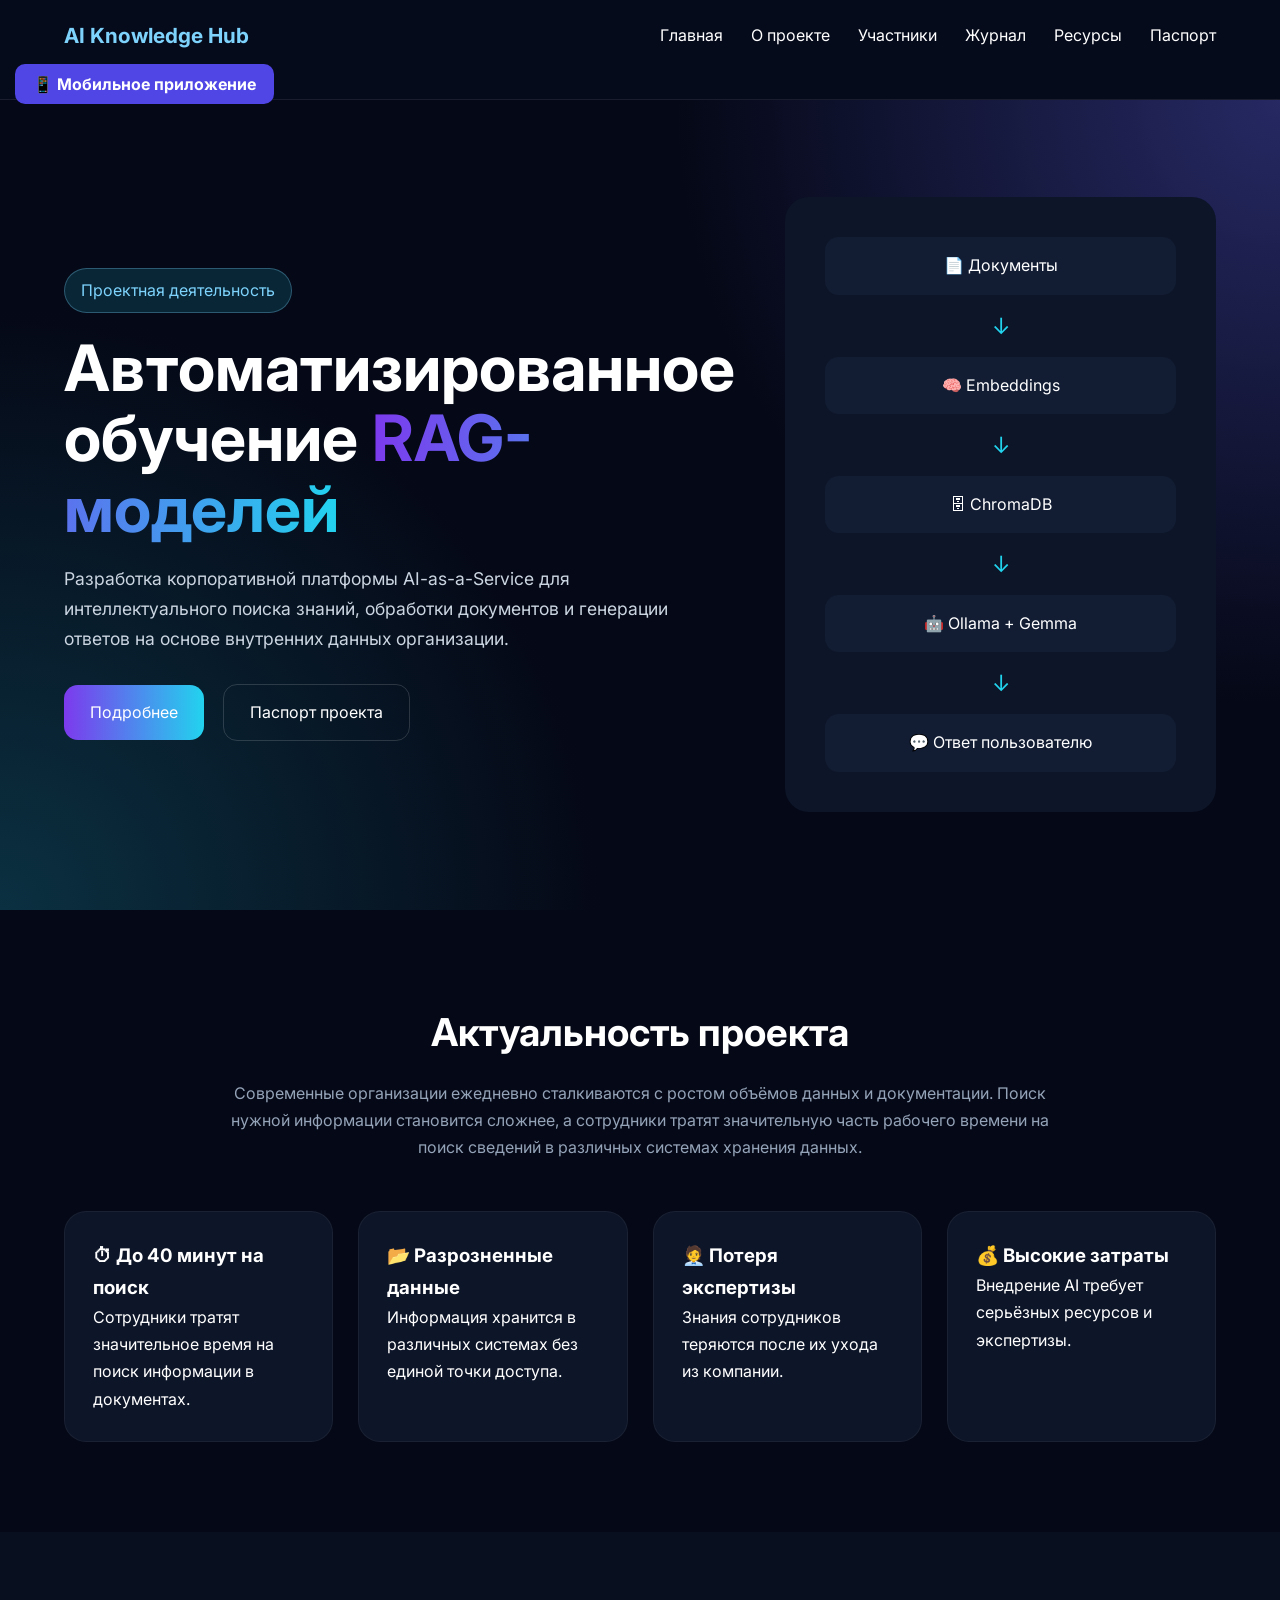
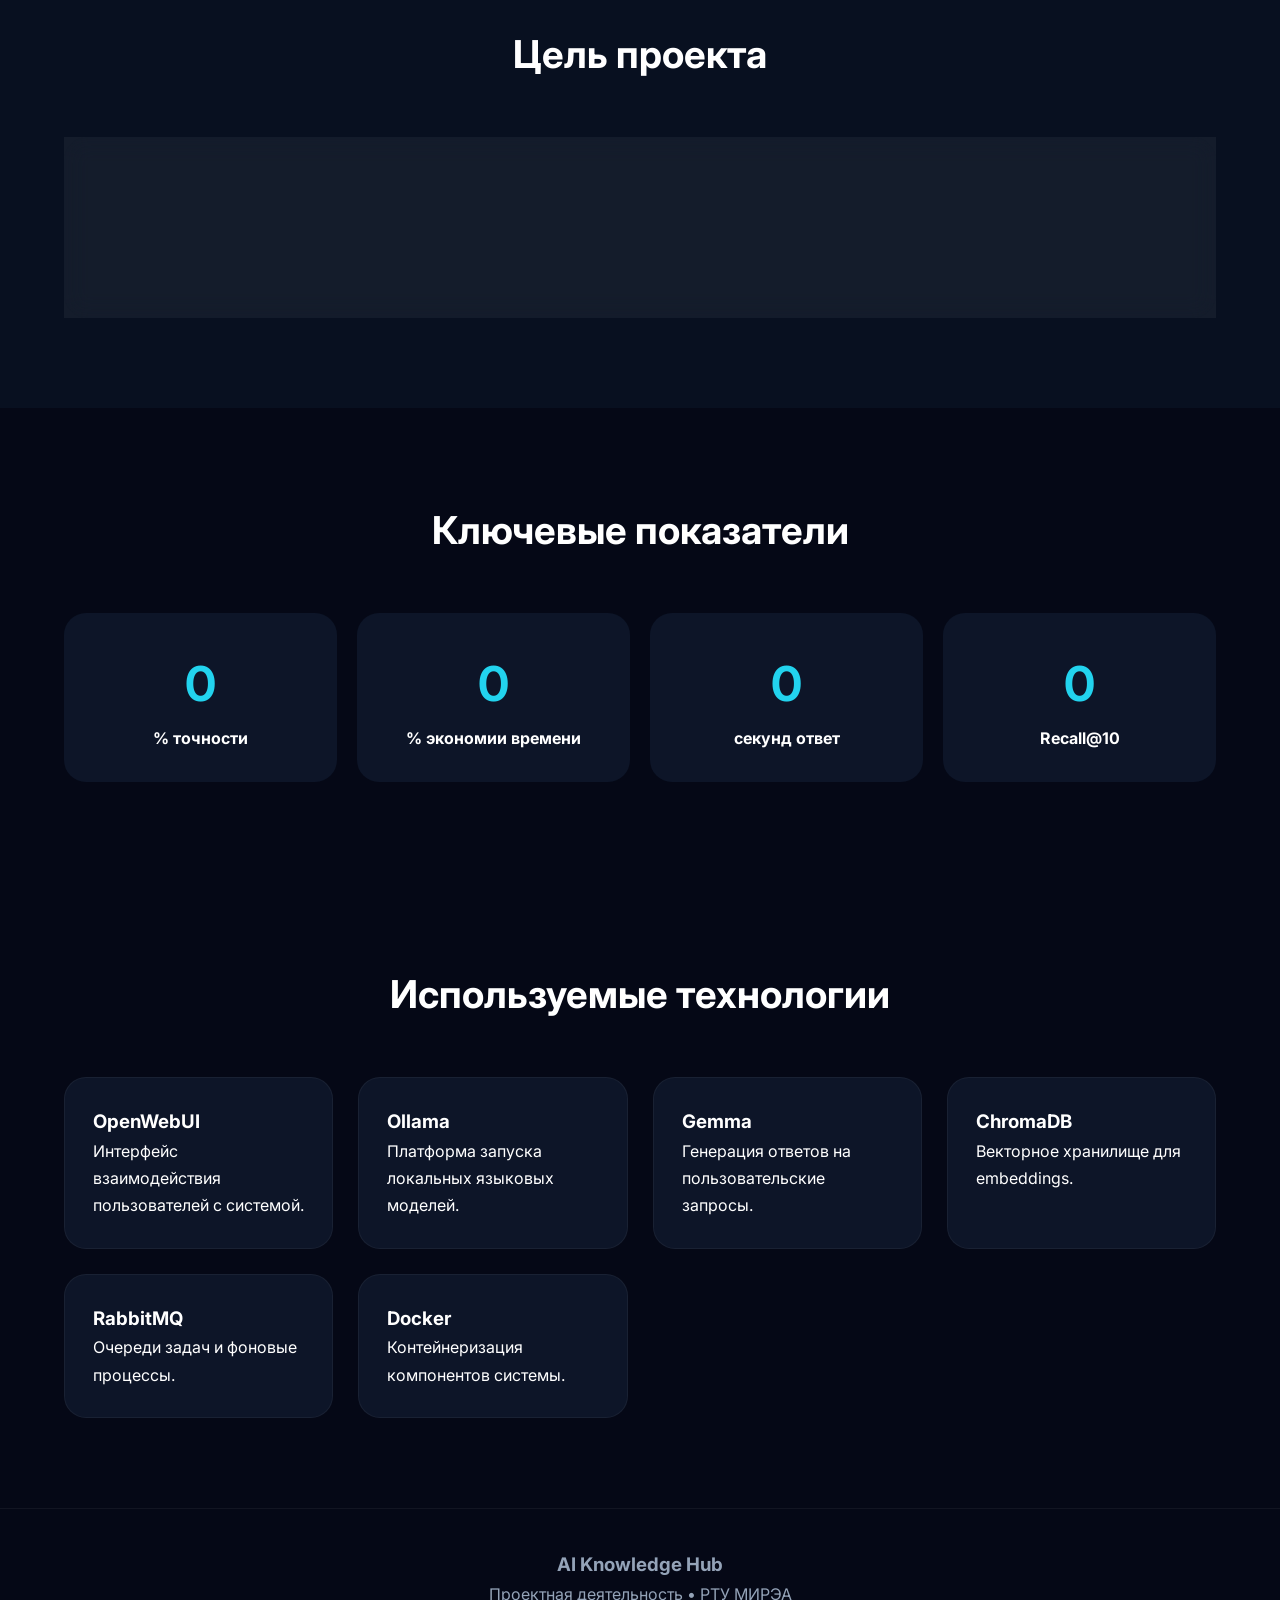
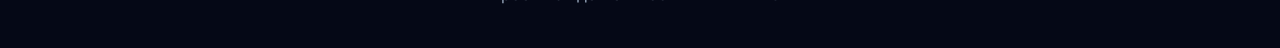
==== site/index.html @ 3bb665af "нафиналила" ====
<!DOCTYPE html>
<html lang="ru">
<head>
    <meta charset="UTF-8">
    <meta name="viewport" content="width=device-width, initial-scale=1.0">
    <title>AI Knowledge Hub | Главная</title>

    <link rel="stylesheet" href="css/style.css">

    <link href="https://fonts.googleapis.com/css2?family=Inter:wght@300;400;500;600;700;800&display=swap" rel="stylesheet">
</head>
<body>

<div id="progress-bar"></div>

<nav class="navbar">
    <div class="container nav-container">

        <div class="logo">
            AI Knowledge Hub
        </div>

        <ul class="nav-links">
            <li><a href="index.html">Главная</a></li>
            <li><a href="about.html">О проекте</a></li>
            <li><a href="team.html">Участники</a></li>
            <li><a href="journal.html">Журнал</a></li>
            <li><a href="resources.html">Ресурсы</a></li>
            <li><a href="passport.html">Паспорт</a></li>
        </ul>

    </div>
<a href='mobile.html' style='padding:10px 18px;background:#4f46e5;color:white;border-radius:10px;text-decoration:none;font-weight:bold;margin-left:15px;'>📱 Мобильное приложение</a></nav>

<section class="hero">

    <div class="container hero-grid">

        <div class="hero-content">

            <span class="badge">
                Проектная деятельность
            </span>

            <h1>
                Автоматизированное обучение
                <span class="gradient-text">
                    RAG-моделей
                </span>
            </h1>

            <p>
                Разработка корпоративной платформы
                AI-as-a-Service для интеллектуального поиска знаний,
                обработки документов и генерации ответов на основе
                внутренних данных организации.
            </p>

            <div class="hero-buttons">

                <a href="about.html" class="btn-primary">
                    Подробнее
                </a>

                <a href="passport.html" class="btn-secondary">
                    Паспорт проекта
                </a>

            </div>

        </div>

        <div class="architecture-card">

            <div class="arch-node">
                📄 Документы
            </div>

            <div class="arch-arrow">↓</div>

            <div class="arch-node">
                🧠 Embeddings
            </div>

            <div class="arch-arrow">↓</div>

            <div class="arch-node">
                🗄 ChromaDB
            </div>

            <div class="arch-arrow">↓</div>

            <div class="arch-node">
                🤖 Ollama + Gemma
            </div>

            <div class="arch-arrow">↓</div>

            <div class="arch-node">
                💬 Ответ пользователю
            </div>

        </div>

    </div>

</section>

<section class="section">

    <div class="container">

        <div class="section-header">

            <h2>
                Актуальность проекта
            </h2>

            <p>
                Современные организации ежедневно сталкиваются с ростом
                объёмов данных и документации. Поиск нужной информации
                становится сложнее, а сотрудники тратят значительную
                часть рабочего времени на поиск сведений в различных
                системах хранения данных.
            </p>

        </div>

        <div class="cards-grid">

            <div class="info-card">
                <h3>⏱ До 40 минут на поиск</h3>

                <p>
                    Сотрудники тратят значительное время
                    на поиск информации в документах.
                </p>
            </div>

            <div class="info-card">
                <h3>📂 Разрозненные данные</h3>

                <p>
                    Информация хранится в различных
                    системах без единой точки доступа.
                </p>
            </div>

            <div class="info-card">
                <h3>🧑‍💼 Потеря экспертизы</h3>

                <p>
                    Знания сотрудников теряются
                    после их ухода из компании.
                </p>
            </div>

            <div class="info-card">
                <h3>💰 Высокие затраты</h3>

                <p>
                    Внедрение AI требует
                    серьёзных ресурсов и экспертизы.
                </p>
            </div>

        </div>

    </div>

</section>

<section class="section dark-section">

    <div class="container">

        <div class="section-header">

            <h2>
                Цель проекта
            </h2>

        </div>

        <div class="glass-card">

            <p>
                Разработка сервиса автоматизированного обучения
                RAG-моделей (Retrieval-Augmented Generation)
                для корпоративного использования в формате
                AI-as-a-Service.
            </p>

            <p>
                Платформа обеспечивает интеллектуальный поиск,
                обработку корпоративных документов и генерацию
                релевантных ответов на основе локальной базы знаний.
            </p>

        </div>

    </div>

</section>

<section class="section">

    <div class="container">

        <div class="section-header">
            <h2>Ключевые показатели</h2>
        </div>

        <div class="kpi-grid">

            <div class="kpi-card">
                <span class="counter" data-target="90">
                    0
                </span>
                <h4>% точности</h4>
            </div>

            <div class="kpi-card">
                <span class="counter" data-target="60">
                    0
                </span>
                <h4>% экономии времени</h4>
            </div>

            <div class="kpi-card">
                <span class="counter" data-target="6">
                    0
                </span>
                <h4>секунд ответ</h4>
            </div>

            <div class="kpi-card">
                <span class="counter" data-target="85">
                    0
                </span>
                <h4>Recall@10</h4>
            </div>

        </div>

    </div>

</section>

<section class="section">

    <div class="container">

        <div class="section-header">
            <h2>Используемые технологии</h2>
        </div>

        <div class="cards-grid">

            <div class="tech-card">
                <h3>OpenWebUI</h3>
                <p>
                    Интерфейс взаимодействия
                    пользователей с системой.
                </p>
            </div>

            <div class="tech-card">
                <h3>Ollama</h3>
                <p>
                    Платформа запуска локальных
                    языковых моделей.
                </p>
            </div>

            <div class="tech-card">
                <h3>Gemma</h3>
                <p>
                    Генерация ответов
                    на пользовательские запросы.
                </p>
            </div>

            <div class="tech-card">
                <h3>ChromaDB</h3>
                <p>
                    Векторное хранилище
                    для embeddings.
                </p>
            </div>

            <div class="tech-card">
                <h3>RabbitMQ</h3>
                <p>
                    Очереди задач
                    и фоновые процессы.
                </p>
            </div>

            <div class="tech-card">
                <h3>Docker</h3>
                <p>
                    Контейнеризация
                    компонентов системы.
                </p>
            </div>

        </div>

    </div>

</section>

<footer>

    <div class="container footer-content">

        <h3>AI Knowledge Hub</h3>

        <p>
            Проектная деятельность • РТУ МИРЭА
        </p>

    </div>
</footer>
<button id="scrollTopBtn">
    ↑
</button>

<script src="js/app.js"></script>

</body>
</html>
---- site/css/style.css ----
/* =========================
   RESET
========================= */

*{
    margin:0;
    padding:0;
    box-sizing:border-box;
}

html{
    scroll-behavior:smooth;
}

body{
    font-family:'Inter',sans-serif;
    background:#050816;
    color:#ffffff;
    line-height:1.7;
    overflow-x:hidden;
}

/* =========================
   SCROLLBAR
========================= */

::-webkit-scrollbar{
    width:10px;
}

::-webkit-scrollbar-track{
    background:#0b1120;
}

::-webkit-scrollbar-thumb{
    background:#4f46e5;
    border-radius:20px;
}

/* =========================
   CONTAINER
========================= */

.container{
    width:90%;
    max-width:1200px;
    margin:0 auto;
}

/* =========================
   NAVBAR
========================= */

.navbar{
    position:sticky;
    top:0;
    z-index:999;
    backdrop-filter:blur(12px);
    background:rgba(8,12,30,.85);
    border-bottom:1px solid rgba(255,255,255,.08);
}

.nav-container{
    display:flex;
    justify-content:space-between;
    align-items:center;
    padding:18px 0;
}

.logo{
    font-size:1.3rem;
    font-weight:700;
    color:#7dd3fc;
}

.nav-links{
    list-style:none;
    display:flex;
    gap:28px;
}

.nav-links a{
    color:white;
    text-decoration:none;
    transition:.3s;
}

.nav-links a:hover{
    color:#7dd3fc;
}

/* =========================
   HERO
========================= */

.hero{
    min-height:90vh;
    display:flex;
    align-items:center;
    background:
            radial-gradient(circle at top right,
            rgba(99,102,241,.35),
            transparent 40%),
            radial-gradient(circle at bottom left,
            rgba(34,211,238,.20),
            transparent 40%);
}

.hero-grid{
    display:grid;
    grid-template-columns:1fr 1fr;
    gap:50px;
    align-items:center;
}

.hero-content h1{
    font-size:4rem;
    line-height:1.1;
    margin:20px 0;
}

.gradient-text{
    background:
            linear-gradient(
                    90deg,
                    #7c3aed,
                    #22d3ee
            );
    -webkit-background-clip:text;
    -webkit-text-fill-color:transparent;
}

.hero-content p{
    color:#cbd5e1;
    font-size:1.1rem;
    margin-bottom:30px;
}

/* =========================
   BADGE
========================= */

.badge{
    display:inline-block;
    padding:8px 16px;
    border-radius:999px;
    background:rgba(34,211,238,.15);
    color:#7dd3fc;
    border:1px solid rgba(125,211,252,.3);
}

/* =========================
   BUTTONS
========================= */

.btn-primary{
    display:inline-block;
    text-decoration:none;
    color:white;
    padding:14px 26px;
    border-radius:14px;
    background:
            linear-gradient(
                    90deg,
                    #7c3aed,
                    #22d3ee
            );
    transition:.3s;
}

.btn-primary:hover{
    transform:translateY(-3px);
}

.btn-secondary{
    display:inline-block;
    margin-left:15px;
    text-decoration:none;
    color:white;
    padding:14px 26px;
    border-radius:14px;
    border:1px solid rgba(255,255,255,.15);
}

/* =========================
   SECTION
========================= */

.section{
    padding:90px 0;
}

.dark-section{
    background:#081020;
}

.section-header{
    text-align:center;
    margin-bottom:50px;
}

.section-header h2{
    font-size:2.4rem;
    margin-bottom:15px;
}

.section-header p{
    color:#94a3b8;
    max-width:850px;
    margin:auto;
}

/* =========================
   GLASS CARD
========================= */

.glass-card{
    background:
            rgba(255,255,255,.05);
    border:1px solid rgba(255,255,255,.08);
    backdrop-filter:blur(12px);
    border-radius:24px;
    padding:35px;
}

/* =========================
   GRID
========================= */

.cards-grid{
    display:grid;
    grid-template-columns:
    repeat(auto-fit,minmax(260px,1fr));
    gap:25px;
}

.info-card,
.tech-card,
.resource-card{
    background:#0d1528;
    border-radius:22px;
    padding:28px;
    border:1px solid rgba(255,255,255,.05);
    transition:.35s;
}

.info-card:hover,
.tech-card:hover,
.resource-card:hover{
    transform:translateY(-8px);
    border-color:#22d3ee;
}

/* =========================
   KPI
========================= */

.kpi-grid{
    display:grid;
    grid-template-columns:
    repeat(auto-fit,minmax(220px,1fr));
    gap:20px;
}

.kpi-card{
    text-align:center;
    background:#0d1528;
    padding:30px;
    border-radius:22px;
}

.counter{
    display:block;
    font-size:3rem;
    font-weight:700;
    color:#22d3ee;
}

/* =========================
   ARCHITECTURE
========================= */

.architecture-card{
    background:#0d1528;
    border-radius:24px;
    padding:40px;
}

.arch-node{
    background:#121d34;
    padding:15px;
    border-radius:14px;
    text-align:center;
}

.arch-arrow{
    text-align:center;
    padding:12px;
    color:#22d3ee;
    font-size:1.4rem;
}

.architecture-large{
    max-width:500px;
    margin:auto;
}

.architecture-item{
    background:#0d1528;
    text-align:center;
    padding:18px;
    border-radius:16px;
}

.architecture-arrow{
    text-align:center;
    font-size:1.5rem;
    margin:12px 0;
}

/* =========================
   TEAM
========================= */

.team-grid{
    display:grid;
    grid-template-columns:
    repeat(auto-fit,minmax(280px,1fr));
    gap:25px;
}

.team-card{
    background:#0d1528;
    border-radius:24px;
    padding:28px;
    transition:.35s;
}

.team-card:hover{
    transform:translateY(-8px);
}

.team-avatar{
    width:120px;
    height:120px;
    border-radius:50%;
    overflow:hidden;
    margin:auto;
    margin-bottom:20px;
}

.team-avatar img{
    width:100%;
    height:100%;
    object-fit:cover;
}

.team-role{
    display:block;
    color:#22d3ee;
    margin:10px 0;
}

.team-btn{
    width:100%;
    margin-top:15px;
    padding:12px;
    border:none;
    border-radius:12px;
    background:#7c3aed;
    color:white;
    cursor:pointer;
}

.team-details{
    display:none;
    margin-top:15px;
}

/* =========================
   TIMELINE
========================= */

.timeline{
    position:relative;
}

.timeline::before{
    content:"";
    position:absolute;
    left:150px;
    top:0;
    width:3px;
    height:100%;
    background:#22d3ee;
}

.timeline-item{
    display:flex;
    margin-bottom:40px;
}

.timeline-date{
    width:130px;
    color:#22d3ee;
    font-weight:600;
}

.timeline-content{
    flex:1;
    margin-left:50px;
}

.timeline-btn{
    width:100%;
    padding:18px;
    border:none;
    border-radius:14px;
    background:#0d1528;
    color:white;
    cursor:pointer;
    text-align:left;
}

.timeline-details{
    display:none;
    padding:20px;
    background:#10192f;
    border-radius:0 0 14px 14px;
}

/* =========================
   PASSPORT
========================= */

.passport-card{
    background:#0d1528;
    border-radius:24px;
    overflow:hidden;
}

.passport-row{
    display:grid;
    grid-template-columns:250px 1fr;
    border-bottom:
            1px solid rgba(255,255,255,.05);
}

.passport-label{
    background:#10192f;
    padding:20px;
    font-weight:600;
}

.passport-value{
    padding:20px;
}

/* =========================
   PAGE HEADER
========================= */

.page-header{
    padding:100px 0 60px;
    text-align:center;
}

.page-header h1{
    font-size:3rem;
    margin-bottom:15px;
}

.page-header p{
    color:#94a3b8;
}

/* =========================
   FOOTER
========================= */

footer{
    padding:40px 0;
    text-align:center;
    border-top:
            1px solid rgba(255,255,255,.05);
    color:#94a3b8;
}

/* =========================
   PROGRESS BAR
========================= */

#progress-bar{
    position:fixed;
    top:0;
    left:0;
    height:4px;
    width:0;
    background:
            linear-gradient(
                    90deg,
                    #7c3aed,
                    #22d3ee
            );
    z-index:9999;
}

/* =========================
   SCROLL TOP
========================= */

#scrollTopBtn{
    position:fixed;
    right:25px;
    bottom:25px;
    width:55px;
    height:55px;
    border:none;
    border-radius:50%;
    background:#7c3aed;
    color:white;
    cursor:pointer;
    display:none;
    font-size:20px;
}

/* =========================
   RESPONSIVE
========================= */

@media(max-width:900px){

    .hero-grid{
        grid-template-columns:1fr;
    }

    .hero-content h1{
        font-size:2.8rem;
    }

    .nav-links{
        display:none;
    }

    .timeline::before{
        display:none;
    }

    .timeline-item{
        flex-direction:column;
    }

    .timeline-content{
        margin-left:0;
    }

    .passport-row{
        grid-template-columns:1fr;
    }

}

/* =========================
   SCROLL ANIMATIONS
========================= */

.hidden{
    opacity:0;
    transform:translateY(40px);
    transition:all .8s ease;
}

.show{
    opacity:1;
    transform:translateY(0);
}

/* =========================
   ACTIVE MENU
========================= */

.active-link{
    color:#22d3ee !important;
}

/* =========================
   TEAM DETAILS
========================= */

.team-details ul{
    padding-left:20px;
}

.team-details li{
    margin-bottom:8px;
}

/* =========================
   RESOURCE LINKS
========================= */

.resource-link{
    display:inline-block;
    margin-top:15px;
    color:#22d3ee;
    text-decoration:none;
    font-weight:600;
}
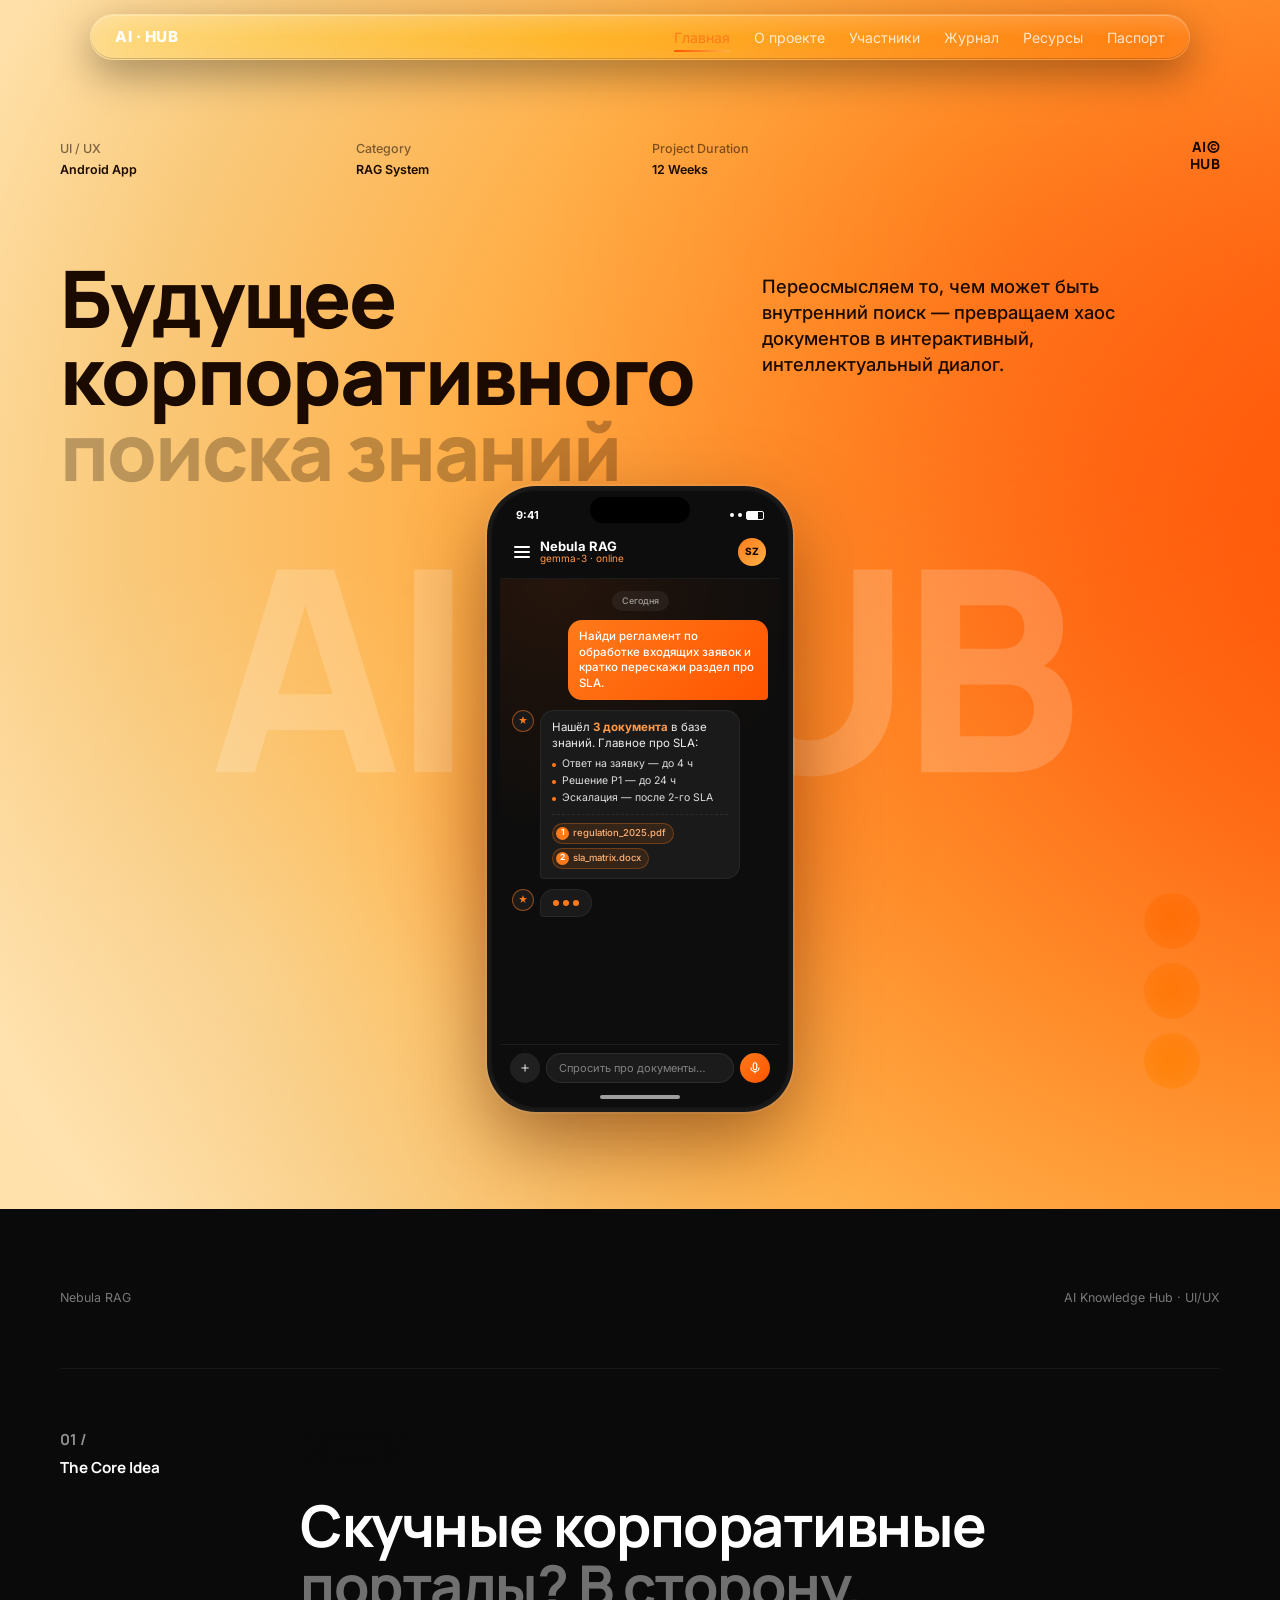
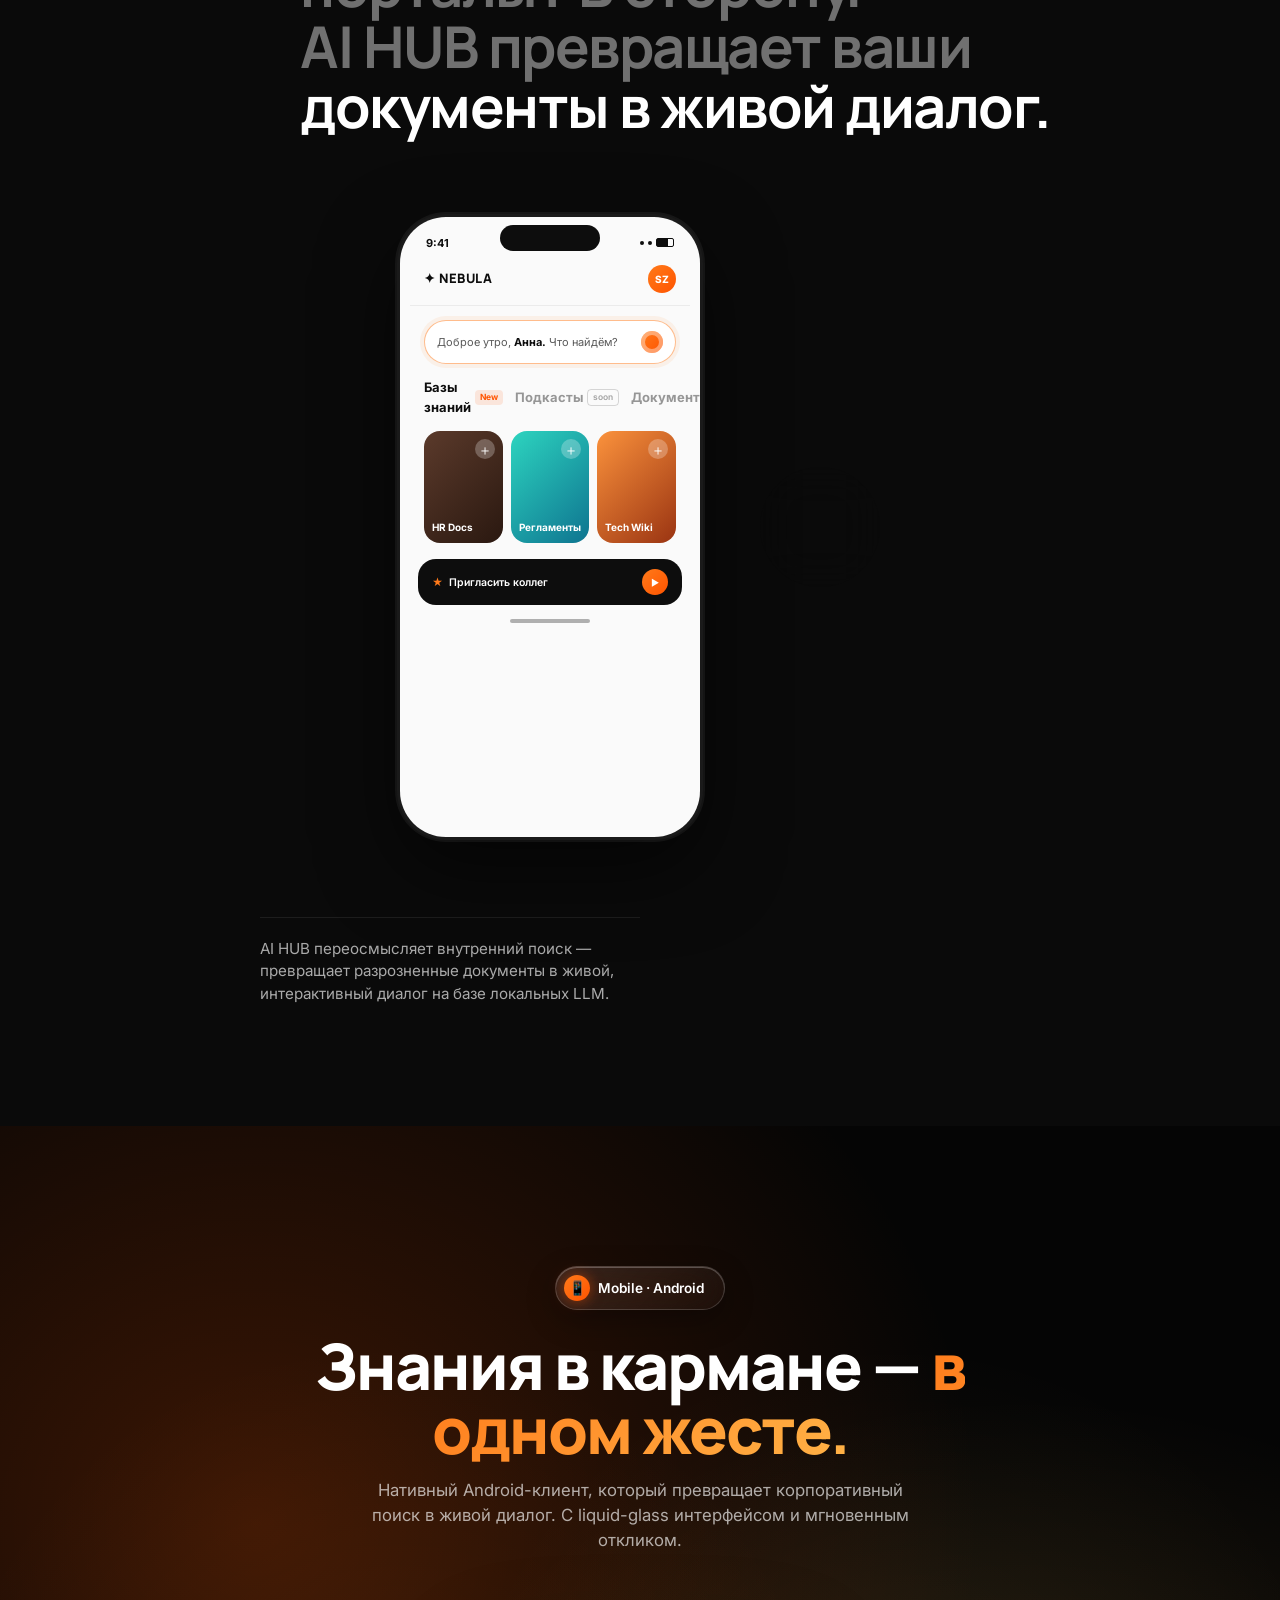
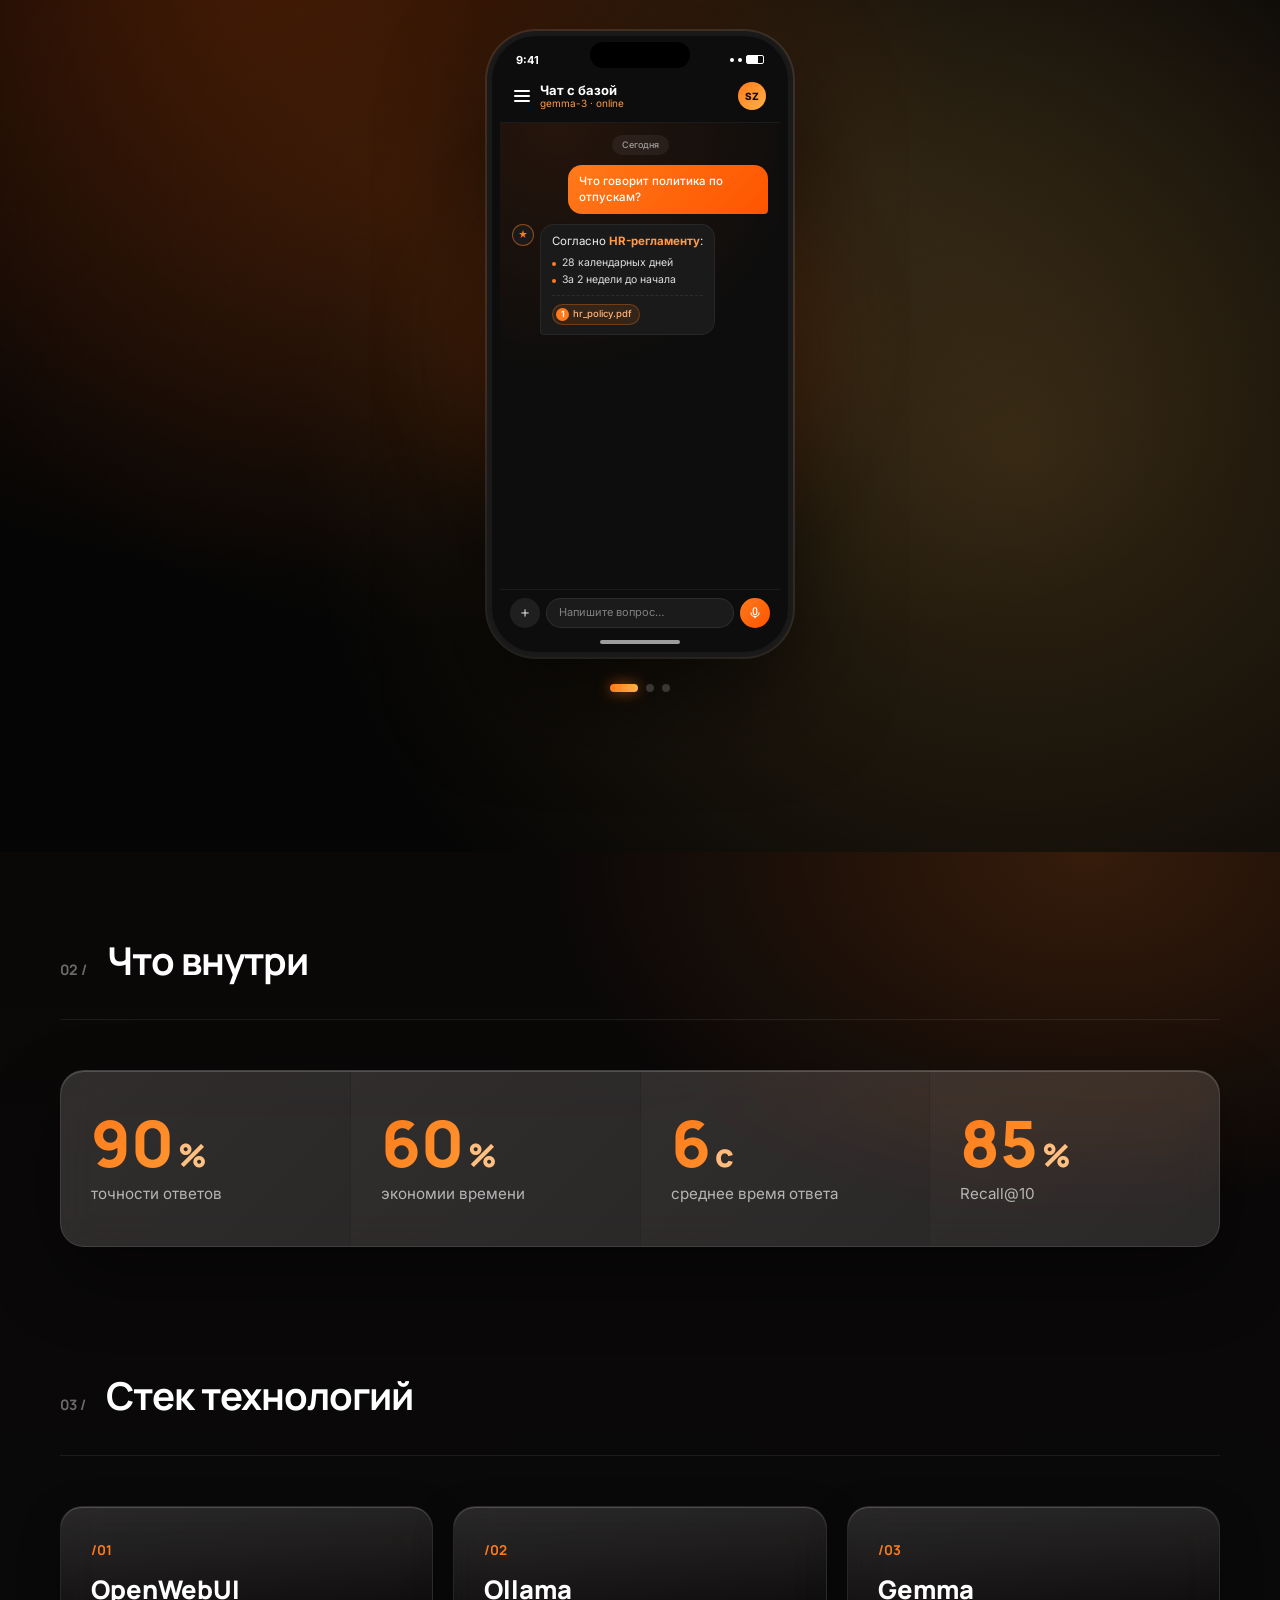
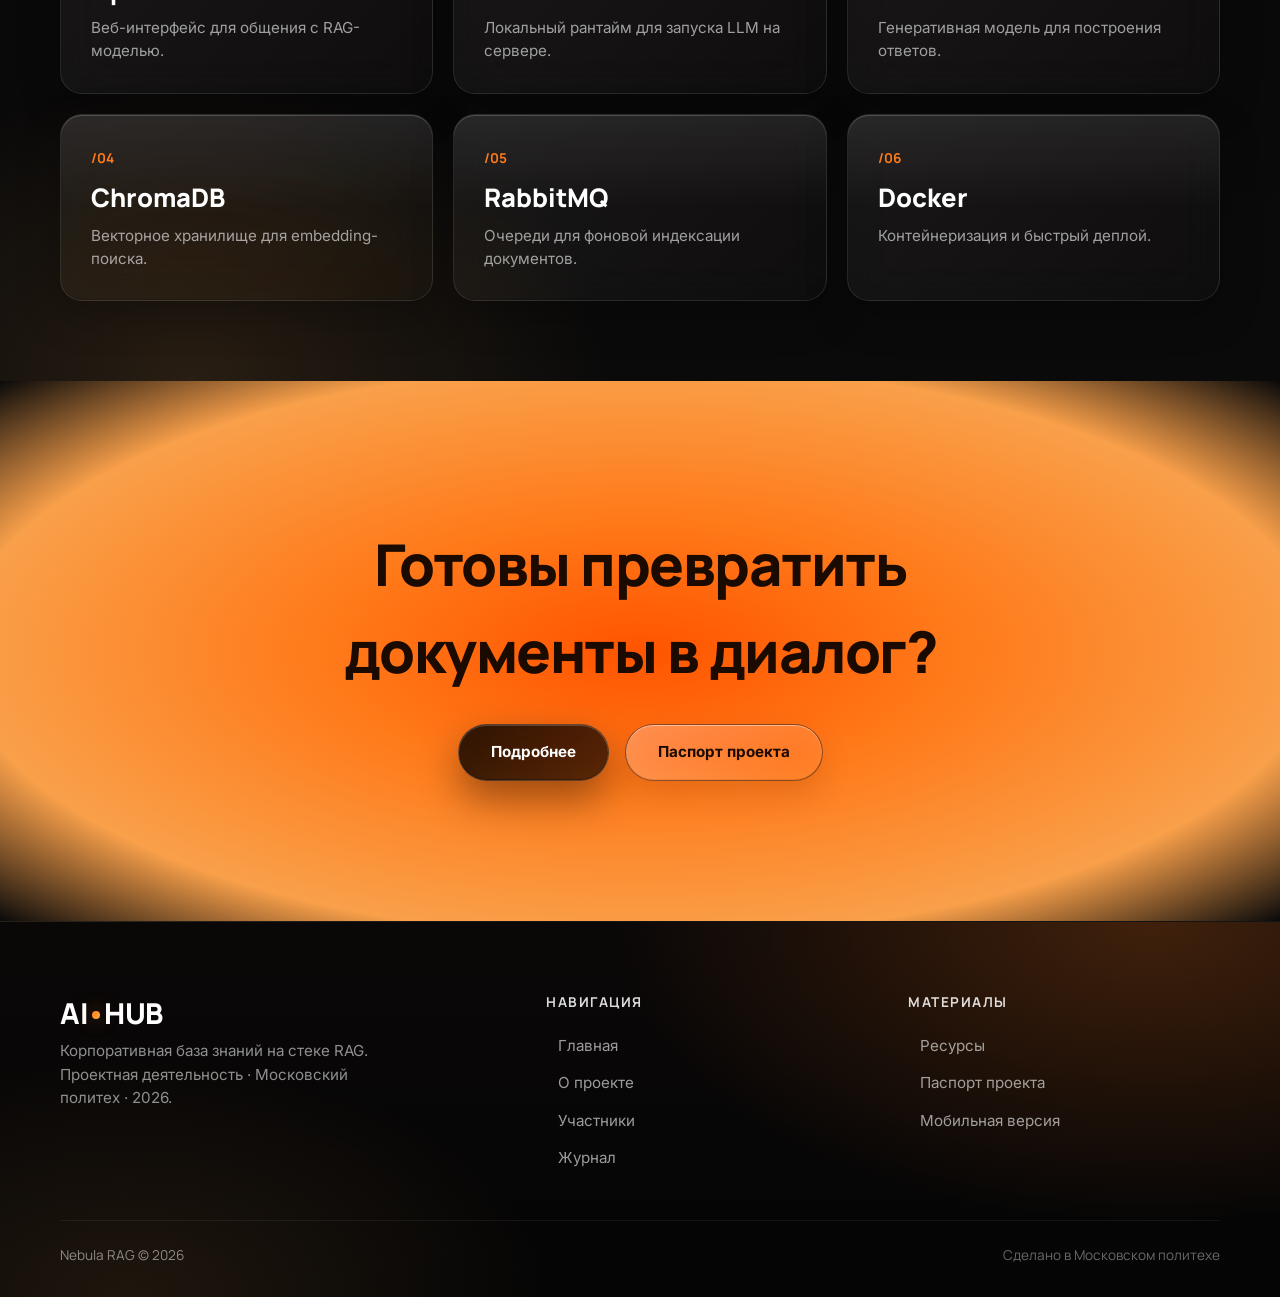
==== commit bbeb1209: "Redesign liquid-glass, gradient sections, new footer - Replace ribbed/fluted glass with frosted matt" ====
--- a/site/index.html
+++ b/site/index.html
@@ -3,331 +3,743 @@
 <head>
     <meta charset="UTF-8">
     <meta name="viewport" content="width=device-width, initial-scale=1.0">
-    <title>AI Knowledge Hub | Главная</title>
+    <title>AI Knowledge Hub | RAG-as-a-Service</title>
 
     <link rel="stylesheet" href="css/style.css">
 
-    <link href="https://fonts.googleapis.com/css2?family=Inter:wght@300;400;500;600;700;800&display=swap" rel="stylesheet">
+    <link href="https://fonts.googleapis.com/css2?family=Inter:wght@300;400;500;600;700;800;900&family=Manrope:wght@400;600;700;800&display=swap" rel="stylesheet">
 </head>
-<body>
+<body class="nebula-body">
 
 <div id="progress-bar"></div>
 
-<nav class="navbar">
-    <div class="container nav-container">
-
-        <div class="logo">
-            AI Knowledge Hub
-        </div>
-
-        <ul class="nav-links">
-            <li><a href="index.html">Главная</a></li>
+<nav class="nb-nav">
+    <div class="nb-nav-inner">
+        <div class="nb-brand">AI · HUB</div>
+        <ul class="nb-links">
+            <li><a href="index.html" class="active-link">Главная</a></li>
             <li><a href="about.html">О проекте</a></li>
             <li><a href="team.html">Участники</a></li>
             <li><a href="journal.html">Журнал</a></li>
             <li><a href="resources.html">Ресурсы</a></li>
             <li><a href="passport.html">Паспорт</a></li>
         </ul>
-
-    </div>
-<a href='mobile.html' style='padding:10px 18px;background:#4f46e5;color:white;border-radius:10px;text-decoration:none;font-weight:bold;margin-left:15px;'>📱 Мобильное приложение</a></nav>
-
-<section class="hero">
-
-    <div class="container hero-grid">
-
-        <div class="hero-content">
-
-            <span class="badge">
-                Проектная деятельность
+        
+    </div>
+</nav>
+
+<!-- ============ HERO BLOCK ============ -->
+<section class="nb-hero">
+
+    <!-- top meta strip -->
+    <div class="nb-meta-strip">
+        <div class="nb-meta-col">
+            <span class="nb-meta-label">UI / UX</span>
+            <span class="nb-meta-val">Android App</span>
+        </div>
+        <div class="nb-meta-col">
+            <span class="nb-meta-label">Category</span>
+            <span class="nb-meta-val">RAG System</span>
+        </div>
+        <div class="nb-meta-col">
+            <span class="nb-meta-label">Project Duration</span>
+            <span class="nb-meta-val">12 Weeks</span>
+        </div>
+        <div class="nb-meta-col nb-meta-mark">
+            <span>AI&copy;</span>
+            <span>HUB</span>
+        </div>
+    </div>
+
+    <!-- title grid -->
+    <div class="nb-hero-grid">
+        <h1 class="nb-headline">
+            Будущее <br>
+            корпоративного <br>
+            <span class="nb-ghost">поиска знаний</span>
+        </h1>
+
+        <p class="nb-sub">
+            Переосмысляем то, чем может быть
+            внутренний поиск — превращаем
+            хаос документов в интерактивный,
+            интеллектуальный диалог.
+        </p>
+    </div>
+
+    <!-- giant background brand text -->
+    <div class="nb-bg-brand">AI HUB</div>
+
+    <!-- left side meta -->
+    <div class="nb-side nb-side-left">
+        <div class="nb-side-row">
+            <span class="nb-side-label">Nebula</span>
+            <span class="nb-side-val">RAG App</span>
+        </div>
+        <div class="nb-side-row nb-side-row-mid">
+            <span class="nb-side-label">Project Type:</span>
+            <span class="nb-side-val">AI-as-a-Service</span>
+        </div>
+    </div>
+
+    <!-- right side meta -->
+    <div class="nb-side nb-side-right">
+        <div class="nb-side-row">
+            <span class="nb-side-label">Jun 12</span>
+            <span class="nb-side-val">2026</span>
+        </div>
+        <div class="nb-side-row nb-side-row-mid">
+            <span class="nb-side-label">Stack:</span>
+            <span class="nb-side-val">
+                Ollama<br>
+                ChromaDB<br>
+                Gemma<br>
+                OpenWebUI
             </span>
-
-            <h1>
-                Автоматизированное обучение
-                <span class="gradient-text">
-                    RAG-моделей
+        </div>
+        <div class="nb-side-row">
+            <span class="nb-side-label">Location:</span>
+            <span class="nb-side-val">Московский политех</span>
+        </div>
+    </div>
+
+    <!-- ============ ANDROID PHONE MOCKUP — RAG UI ============ -->
+    <div class="nb-phone-wrap">
+
+        <!-- soft glow behind phone -->
+        <div class="nb-phone-glow"></div>
+
+        <div class="nb-phone">
+            <div class="nb-phone-notch"></div>
+
+            <!-- status bar -->
+            <div class="nb-status">
+                <span class="nb-status-time">9:41</span>
+                <div class="nb-status-icons">
+                    <span class="nb-dot"></span>
+                    <span class="nb-dot"></span>
+                    <span class="nb-bat"></span>
+                </div>
+            </div>
+
+            <!-- app header -->
+            <div class="nb-app-head">
+                <div class="nb-app-burger">
+                    <span></span><span></span><span></span>
+                </div>
+                <div class="nb-app-title">
+                    <span class="nb-app-name">Nebula RAG</span>
+                    <span class="nb-app-sub">gemma-3 · online</span>
+                </div>
+                <div class="nb-app-avatar">SZ</div>
+            </div>
+
+            <!-- chat scroll area -->
+            <div class="nb-chat">
+
+                <!-- date pill -->
+                <div class="nb-chat-pill">Сегодня</div>
+
+                <!-- user msg -->
+                <div class="nb-msg nb-msg-user">
+                    <div class="nb-bubble nb-bubble-user">
+                        Найди регламент по обработке
+                        входящих заявок и кратко
+                        перескажи раздел про SLA.
+                    </div>
+                </div>
+
+                <!-- assistant msg -->
+                <div class="nb-msg nb-msg-bot">
+                    <div class="nb-bot-avatar">
+                        <svg viewBox="0 0 24 24" fill="none">
+                            <path d="M12 2L14 8H20L15 12L17 18L12 14L7 18L9 12L4 8H10L12 2Z" fill="#ff7a1a"/>
+                        </svg>
+                    </div>
+                    <div class="nb-bubble nb-bubble-bot">
+                        <p>Нашёл <b>3 документа</b> в базе знаний.
+                        Главное про SLA:</p>
+                        <ul class="nb-bubble-list">
+                            <li>Ответ на заявку — до 4 ч</li>
+                            <li>Решение P1 — до 24 ч</li>
+                            <li>Эскалация — после 2-го SLA</li>
+                        </ul>
+
+                        <!-- source chips -->
+                        <div class="nb-sources">
+                            <span class="nb-source-chip">
+                                <span class="nb-source-num">1</span>
+                                regulation_2025.pdf
+                            </span>
+                            <span class="nb-source-chip">
+                                <span class="nb-source-num">2</span>
+                                sla_matrix.docx
+                            </span>
+                        </div>
+                    </div>
+                </div>
+
+                <!-- typing indicator -->
+                <div class="nb-msg nb-msg-bot">
+                    <div class="nb-bot-avatar nb-bot-avatar-typing">
+                        <svg viewBox="0 0 24 24" fill="none">
+                            <path d="M12 2L14 8H20L15 12L17 18L12 14L7 18L9 12L4 8H10L12 2Z" fill="#ff7a1a"/>
+                        </svg>
+                    </div>
+                    <div class="nb-bubble nb-bubble-bot nb-bubble-typing">
+                        <span class="nb-typ"></span>
+                        <span class="nb-typ"></span>
+                        <span class="nb-typ"></span>
+                    </div>
+                </div>
+
+            </div>
+
+            <!-- composer -->
+            <div class="nb-composer">
+                <button class="nb-comp-btn">＋</button>
+                <div class="nb-comp-field">
+                    Спросить про документы…
+                </div>
+                <button class="nb-comp-mic">
+                    <svg viewBox="0 0 24 24" fill="none" stroke="#fff" stroke-width="2">
+                        <rect x="9" y="3" width="6" height="12" rx="3"/>
+                        <path d="M5 11a7 7 0 0014 0M12 18v3"/>
+                    </svg>
+                </button>
+            </div>
+
+            <!-- home indicator -->
+            <div class="nb-home-ind"></div>
+        </div>
+    </div>
+
+    <!-- floating right action stack -->
+    <div class="nb-fab-stack">
+        <div class="nb-fab"><span>↻</span></div>
+        <div class="nb-fab"><span>▮▮</span></div>
+        <div class="nb-fab"><span>→</span></div>
+    </div>
+
+</section>
+
+<!-- ============ DARK INSIGHTS BLOCK ============ -->
+<section class="nb-dark">
+
+    <div class="nb-dark-meta">
+        <div class="nb-dm-left">Nebula RAG</div>
+        <div class="nb-dm-right">AI Knowledge Hub · UI/UX</div>
+    </div>
+
+    <div class="nb-dark-grid">
+        <div class="nb-dark-num">
+            01 /
+            <div class="nb-dark-num-label">The Core Idea</div>
+        </div>
+
+        <div class="nb-dark-headline">
+            <div class="nb-insights-tag">
+                <span class="nb-ins-ico">✦</span> Insights /
+            </div>
+            <h2>
+                Скучные корпоративные
+                <span class="nb-muted">порталы? В сторону.</span>
+                <br>
+                <span class="nb-muted">AI HUB превращает ваши</span>
+                документы в живой диалог.
+            </h2>
+        </div>
+    </div>
+
+    <!-- second phone mockup — knowledge base -->
+    <div class="nb-phone2-wrap">
+
+        <div class="nb-phone nb-phone-dark">
+            <div class="nb-phone-notch"></div>
+
+            <div class="nb-status nb-status-dark">
+                <span class="nb-status-time">9:41</span>
+                <div class="nb-status-icons">
+                    <span class="nb-dot dark"></span>
+                    <span class="nb-dot dark"></span>
+                    <span class="nb-bat dark"></span>
+                </div>
+            </div>
+
+            <div class="nb-app-head nb-app-head-dark">
+                <div class="nb-brand-mini">✦ NEBULA</div>
+                <div class="nb-app-avatar nb-app-avatar-dark">SZ</div>
+            </div>
+
+            <div class="nb-search-bar">
+                <span class="nb-search-text">
+                    Доброе утро, <b>Анна.</b> Что найдём?
                 </span>
-            </h1>
-
-            <p>
-                Разработка корпоративной платформы
-                AI-as-a-Service для интеллектуального поиска знаний,
-                обработки документов и генерации ответов на основе
-                внутренних данных организации.
-            </p>
-
-            <div class="hero-buttons">
-
-                <a href="about.html" class="btn-primary">
-                    Подробнее
-                </a>
-
-                <a href="passport.html" class="btn-secondary">
-                    Паспорт проекта
-                </a>
-
-            </div>
-
-        </div>
-
-        <div class="architecture-card">
-
-            <div class="arch-node">
-                📄 Документы
-            </div>
-
-            <div class="arch-arrow">↓</div>
-
-            <div class="arch-node">
-                🧠 Embeddings
-            </div>
-
-            <div class="arch-arrow">↓</div>
-
-            <div class="arch-node">
-                🗄 ChromaDB
-            </div>
-
-            <div class="arch-arrow">↓</div>
-
-            <div class="arch-node">
-                🤖 Ollama + Gemma
-            </div>
-
-            <div class="arch-arrow">↓</div>
-
-            <div class="arch-node">
-                💬 Ответ пользователю
-            </div>
-
-        </div>
-
-    </div>
+                <span class="nb-search-mic">●</span>
+            </div>
+
+            <div class="nb-tabs">
+                <div class="nb-tab nb-tab-active">
+                    Базы знаний
+                    <span class="nb-tab-badge">New</span>
+                </div>
+                <div class="nb-tab">Подкасты <span class="nb-tab-soon">soon</span></div>
+                <div class="nb-tab">Документ…</div>
+            </div>
+
+            <div class="nb-cards-row">
+                <div class="nb-kb-card nb-kb-1">
+                    <div class="nb-kb-add">＋</div>
+                    <div class="nb-kb-label">HR Docs</div>
+                </div>
+                <div class="nb-kb-card nb-kb-2">
+                    <div class="nb-kb-add">＋</div>
+                    <div class="nb-kb-label">Регламенты</div>
+                </div>
+                <div class="nb-kb-card nb-kb-3">
+                    <div class="nb-kb-add">＋</div>
+                    <div class="nb-kb-label">Tech Wiki</div>
+                </div>
+            </div>
+
+            <div class="nb-bottom-bar">
+                <div class="nb-bb-item">
+                    <span class="nb-bb-ico">★</span>
+                    Пригласить коллег
+                </div>
+                <div class="nb-bb-play">▶</div>
+            </div>
+
+            <div class="nb-home-ind dark"></div>
+        </div>
+
+        <div class="nb-create-bubble">
+            <span class="nb-cb-plus">＋</span>
+            <span>Создать<br>базу</span>
+        </div>
+    </div>
+
+    <p class="nb-about-block">
+        AI HUB переосмысляет внутренний поиск —
+        превращает разрозненные документы в живой,
+        интерактивный диалог на базе локальных LLM.
+    </p>
 
 </section>
 
-<section class="section">
-
-    <div class="container">
-
-        <div class="section-header">
-
-            <h2>
-                Актуальность проекта
-            </h2>
-
-            <p>
-                Современные организации ежедневно сталкиваются с ростом
-                объёмов данных и документации. Поиск нужной информации
-                становится сложнее, а сотрудники тратят значительную
-                часть рабочего времени на поиск сведений в различных
-                системах хранения данных.
-            </p>
-
-        </div>
-
-        <div class="cards-grid">
-
-            <div class="info-card">
-                <h3>⏱ До 40 минут на поиск</h3>
-
-                <p>
-                    Сотрудники тратят значительное время
-                    на поиск информации в документах.
-                </p>
-            </div>
-
-            <div class="info-card">
-                <h3>📂 Разрозненные данные</h3>
-
-                <p>
-                    Информация хранится в различных
-                    системах без единой точки доступа.
-                </p>
-            </div>
-
-            <div class="info-card">
-                <h3>🧑‍💼 Потеря экспертизы</h3>
-
-                <p>
-                    Знания сотрудников теряются
-                    после их ухода из компании.
-                </p>
-            </div>
-
-            <div class="info-card">
-                <h3>💰 Высокие затраты</h3>
-
-                <p>
-                    Внедрение AI требует
-                    серьёзных ресурсов и экспертизы.
-                </p>
-            </div>
-
-        </div>
-
+<!-- ============ MOBILE SHOWCASE ============ -->
+<section class="nb-showcase" id="mobile-showcase">
+
+    <div class="nb-showcase-head">
+        <span class="nb-showcase-eyebrow">
+            <span>📱</span>
+            <span>Mobile · Android</span>
+        </span>
+        <h2>
+            Знания в кармане —
+            <span class="nb-muted">в одном жесте.</span>
+        </h2>
+        <p>
+            Нативный Android-клиент, который превращает
+            корпоративный поиск в живой диалог.
+            С liquid-glass интерфейсом и мгновенным откликом.
+        </p>
+    </div>
+
+    <div class="nb-showcase-inner">
+
+        <!-- LEFT feature column -->
+        <div class="nb-feat-col nb-feat-col-left">
+
+            <div class="nb-feat-pill" data-anim-delay="0">
+                <div class="nb-feat-ico">
+                    <svg viewBox="0 0 24 24" fill="none" stroke="white" stroke-width="2.4">
+                        <circle cx="11" cy="11" r="7"/>
+                        <path d="M21 21l-4.5-4.5"/>
+                    </svg>
+                </div>
+                <div class="nb-feat-text">
+                    <div class="nb-feat-title">Семантический поиск</div>
+                    <div class="nb-feat-sub">Понимает смысл, а не только слова</div>
+                </div>
+            </div>
+
+            <div class="nb-feat-pill" data-anim-delay="120">
+                <div class="nb-feat-ico">
+                    <svg viewBox="0 0 24 24" fill="none" stroke="white" stroke-width="2.4">
+                        <path d="M21 11.5a8.38 8.38 0 01-1.9 5.4A8.5 8.5 0 0112.5 21 8.38 8.38 0 017.1 19.1L3 20l1-3.9A8.38 8.38 0 013 11.5 8.5 8.5 0 0111.5 3a8.38 8.38 0 015.4 1.9A8.5 8.5 0 0121 11.5z"/>
+                    </svg>
+                </div>
+                <div class="nb-feat-text">
+                    <div class="nb-feat-title">AI-ассистент</div>
+                    <div class="nb-feat-sub">Отвечает по корпоративным данным</div>
+                </div>
+            </div>
+
+            <div class="nb-feat-pill" data-anim-delay="240">
+                <div class="nb-feat-ico">
+                    <svg viewBox="0 0 24 24" fill="none" stroke="white" stroke-width="2.4">
+                        <path d="M14 2H6a2 2 0 00-2 2v16a2 2 0 002 2h12a2 2 0 002-2V8z"/>
+                        <path d="M14 2v6h6M16 13H8M16 17H8M10 9H8"/>
+                    </svg>
+                </div>
+                <div class="nb-feat-text">
+                    <div class="nb-feat-title">Источники</div>
+                    <div class="nb-feat-sub">Каждый ответ — со ссылкой</div>
+                </div>
+            </div>
+
+        </div>
+
+        <!-- PHONE in center -->
+        <div class="nb-sc-phone-wrap">
+            <div class="nb-sc-phone-halo"></div>
+
+            <div class="nb-sc-phone">
+                <div class="nb-phone-notch"></div>
+
+                <div class="nb-status">
+                    <span class="nb-status-time">9:41</span>
+                    <div class="nb-status-icons">
+                        <span class="nb-dot"></span>
+                        <span class="nb-dot"></span>
+                        <span class="nb-bat"></span>
+                    </div>
+                </div>
+
+                <div class="nb-sc-screens">
+
+                    <!-- ============ SCREEN 1 — CHAT ============ -->
+                    <div class="nb-sc-screen active" data-screen="0">
+                        <div class="nb-app-head">
+                            <div class="nb-app-burger"><span></span><span></span><span></span></div>
+                            <div class="nb-app-title">
+                                <span class="nb-app-name">Чат с базой</span>
+                                <span class="nb-app-sub">gemma-3 · online</span>
+                            </div>
+                            <div class="nb-app-avatar">SZ</div>
+                        </div>
+
+                        <div class="nb-chat">
+                            <div class="nb-chat-pill">Сегодня</div>
+                            <div class="nb-msg nb-msg-user">
+                                <div class="nb-bubble nb-bubble-user">
+                                    Что говорит политика по отпускам?
+                                </div>
+                            </div>
+                            <div class="nb-msg nb-msg-bot">
+                                <div class="nb-bot-avatar">
+                                    <svg viewBox="0 0 24 24" fill="none">
+                                        <path d="M12 2L14 8H20L15 12L17 18L12 14L7 18L9 12L4 8H10L12 2Z" fill="#ff7a1a"/>
+                                    </svg>
+                                </div>
+                                <div class="nb-bubble nb-bubble-bot">
+                                    <p>Согласно <b>HR-регламенту</b>:</p>
+                                    <ul class="nb-bubble-list">
+                                        <li>28 календарных дней</li>
+                                        <li>За 2 недели до начала</li>
+                                    </ul>
+                                    <div class="nb-sources">
+                                        <span class="nb-source-chip">
+                                            <span class="nb-source-num">1</span>
+                                            hr_policy.pdf
+                                        </span>
+                                    </div>
+                                </div>
+                            </div>
+                        </div>
+
+                        <div class="nb-composer">
+                            <button class="nb-comp-btn">＋</button>
+                            <div class="nb-comp-field">Напишите вопрос…</div>
+                            <button class="nb-comp-mic">
+                                <svg viewBox="0 0 24 24" fill="none" stroke="#fff" stroke-width="2">
+                                    <rect x="9" y="3" width="6" height="12" rx="3"/>
+                                    <path d="M5 11a7 7 0 0014 0M12 18v3"/>
+                                </svg>
+                            </button>
+                        </div>
+                    </div>
+
+                    <!-- ============ SCREEN 2 — DOCS ============ -->
+                    <div class="nb-sc-screen" data-screen="1">
+                        <div class="nb-app-head">
+                            <div class="nb-app-burger"><span></span><span></span><span></span></div>
+                            <div class="nb-app-title">
+                                <span class="nb-app-name">Документы</span>
+                                <span class="nb-app-sub">142 файла · обновлено</span>
+                            </div>
+                            <div class="nb-app-avatar">SZ</div>
+                        </div>
+
+                        <div class="nb-sc-docs">
+                            <div class="nb-sc-docs-head">
+                                <h4>База знаний</h4>
+                                <span>indexed</span>
+                            </div>
+
+                            <div class="nb-sc-search">
+                                🔍 Поиск по документам…
+                            </div>
+
+                            <div class="nb-sc-doc-list">
+                                <div class="nb-sc-doc">
+                                    <div class="nb-sc-doc-ico">📄</div>
+                                    <div class="nb-sc-doc-info">
+                                        <div class="nb-sc-doc-name">hr_policy.pdf</div>
+                                        <div class="nb-sc-doc-meta">2.4 MB · вчера</div>
+                                    </div>
+                                    <span class="nb-sc-doc-arrow">›</span>
+                                </div>
+                                <div class="nb-sc-doc">
+                                    <div class="nb-sc-doc-ico b">📊</div>
+                                    <div class="nb-sc-doc-info">
+                                        <div class="nb-sc-doc-name">sla_matrix.docx</div>
+                                        <div class="nb-sc-doc-meta">820 KB · 3 дня назад</div>
+                                    </div>
+                                    <span class="nb-sc-doc-arrow">›</span>
+                                </div>
+                                <div class="nb-sc-doc">
+                                    <div class="nb-sc-doc-ico c">📋</div>
+                                    <div class="nb-sc-doc-info">
+                                        <div class="nb-sc-doc-name">regulation_2025</div>
+                                        <div class="nb-sc-doc-meta">1.1 MB · неделю</div>
+                                    </div>
+                                    <span class="nb-sc-doc-arrow">›</span>
+                                </div>
+                                <div class="nb-sc-doc">
+                                    <div class="nb-sc-doc-ico">📐</div>
+                                    <div class="nb-sc-doc-info">
+                                        <div class="nb-sc-doc-name">tech_specs.md</div>
+                                        <div class="nb-sc-doc-meta">312 KB · мес.</div>
+                                    </div>
+                                    <span class="nb-sc-doc-arrow">›</span>
+                                </div>
+                            </div>
+                        </div>
+
+                        <div class="nb-home-ind"></div>
+                    </div>
+
+                    <!-- ============ SCREEN 3 — STATS ============ -->
+                    <div class="nb-sc-screen" data-screen="2">
+                        <div class="nb-app-head">
+                            <div class="nb-app-burger"><span></span><span></span><span></span></div>
+                            <div class="nb-app-title">
+                                <span class="nb-app-name">Статистика</span>
+                                <span class="nb-app-sub">за неделю</span>
+                            </div>
+                            <div class="nb-app-avatar">SZ</div>
+                        </div>
+
+                        <div class="nb-sc-stat">
+                            <div class="nb-sc-stat-card">
+                                <div class="nb-sc-stat-label">Запросов</div>
+                                <div class="nb-sc-stat-val">1 248</div>
+                                <div class="nb-sc-stat-trend">↗ +24% за неделю</div>
+                                <div class="nb-sc-stat-bars">
+                                    <div class="nb-sc-bar"></div>
+                                    <div class="nb-sc-bar"></div>
+                                    <div class="nb-sc-bar"></div>
+                                    <div class="nb-sc-bar"></div>
+                                    <div class="nb-sc-bar"></div>
+                                    <div class="nb-sc-bar"></div>
+                                    <div class="nb-sc-bar"></div>
+                                </div>
+                            </div>
+
+                            <div class="nb-sc-stat-list">
+                                <div class="nb-sc-stat-row">
+                                    <span>Точность</span>
+                                    <b>92%</b>
+                                </div>
+                                <div class="nb-sc-stat-row">
+                                    <span>Среднее время</span>
+                                    <b>4.2с</b>
+                                </div>
+                                <div class="nb-sc-stat-row">
+                                    <span>Активных юзеров</span>
+                                    <b>87</b>
+                                </div>
+                            </div>
+                        </div>
+
+                        <div class="nb-home-ind"></div>
+                    </div>
+
+                </div>
+
+                <div class="nb-home-ind"></div>
+            </div>
+        </div>
+
+        <!-- RIGHT feature column -->
+        <div class="nb-feat-col nb-feat-col-right">
+
+            <div class="nb-feat-pill" data-anim-delay="60">
+                <div class="nb-feat-ico">
+                    <svg viewBox="0 0 24 24" fill="none" stroke="white" stroke-width="2.4">
+                        <path d="M12 22s8-4 8-10V5l-8-3-8 3v7c0 6 8 10 8 10z"/>
+                    </svg>
+                </div>
+                <div class="nb-feat-text">
+                    <div class="nb-feat-title">SSO авторизация</div>
+                    <div class="nb-feat-sub">Корпоративная учётка</div>
+                </div>
+            </div>
+
+            <div class="nb-feat-pill" data-anim-delay="180">
+                <div class="nb-feat-ico">
+                    <svg viewBox="0 0 24 24" fill="none" stroke="white" stroke-width="2.4">
+                        <rect x="2" y="6" width="20" height="12" rx="2"/>
+                        <path d="M12 12v.01M7 12v.01M17 12v.01"/>
+                    </svg>
+                </div>
+                <div class="nb-feat-text">
+                    <div class="nb-feat-title">Оффлайн-кэш</div>
+                    <div class="nb-feat-sub">Работает без интернета</div>
+                </div>
+            </div>
+
+            <div class="nb-feat-pill" data-anim-delay="300">
+                <div class="nb-feat-ico">
+                    <svg viewBox="0 0 24 24" fill="none" stroke="white" stroke-width="2.4">
+                        <path d="M13 2L3 14h9l-1 8 10-12h-9l1-8z"/>
+                    </svg>
+                </div>
+                <div class="nb-feat-text">
+                    <div class="nb-feat-title">Мгновенный отклик</div>
+                    <div class="nb-feat-sub">Ответ за 4–6 секунд</div>
+                </div>
+            </div>
+
+        </div>
+
+    </div>
+
+    <!-- screen indicator dots -->
+    <div class="nb-sc-dots">
+        <span class="nb-sc-dot active" data-dot="0"></span>
+        <span class="nb-sc-dot" data-dot="1"></span>
+        <span class="nb-sc-dot" data-dot="2"></span>
     </div>
 
 </section>
 
-<section class="section dark-section">
-
-    <div class="container">
-
-        <div class="section-header">
-
-            <h2>
-                Цель проекта
-            </h2>
-
-        </div>
-
-        <div class="glass-card">
-
-            <p>
-                Разработка сервиса автоматизированного обучения
-                RAG-моделей (Retrieval-Augmented Generation)
-                для корпоративного использования в формате
-                AI-as-a-Service.
-            </p>
-
-            <p>
-                Платформа обеспечивает интеллектуальный поиск,
-                обработку корпоративных документов и генерацию
-                релевантных ответов на основе локальной базы знаний.
-            </p>
-
-        </div>
-
-    </div>
-
+<!-- ============ KPI + TECH BLOCKS ============ -->
+<section class="nb-section">
+    <div class="nb-container">
+
+        <div class="nb-num-row">
+            <span class="nb-num-tag">02 /</span>
+            <h3>Что внутри</h3>
+        </div>
+
+        <div class="nb-kpi-grid">
+            <div class="nb-kpi">
+                <span class="nb-kpi-val">90<i>%</i></span>
+                <span class="nb-kpi-lbl">точности ответов</span>
+            </div>
+            <div class="nb-kpi">
+                <span class="nb-kpi-val">60<i>%</i></span>
+                <span class="nb-kpi-lbl">экономии времени</span>
+            </div>
+            <div class="nb-kpi">
+                <span class="nb-kpi-val">6<i>с</i></span>
+                <span class="nb-kpi-lbl">среднее время ответа</span>
+            </div>
+            <div class="nb-kpi">
+                <span class="nb-kpi-val">85<i>%</i></span>
+                <span class="nb-kpi-lbl">Recall@10</span>
+            </div>
+        </div>
+
+        <div class="nb-num-row" style="margin-top:120px;">
+            <span class="nb-num-tag">03 /</span>
+            <h3>Стек технологий</h3>
+        </div>
+
+        <div class="nb-tech-grid">
+            <div class="nb-tech">
+                <span class="nb-tech-num">/01</span>
+                <h4>OpenWebUI</h4>
+                <p>Веб-интерфейс для общения с RAG-моделью.</p>
+            </div>
+            <div class="nb-tech">
+                <span class="nb-tech-num">/02</span>
+                <h4>Ollama</h4>
+                <p>Локальный рантайм для запуска LLM на сервере.</p>
+            </div>
+            <div class="nb-tech">
+                <span class="nb-tech-num">/03</span>
+                <h4>Gemma</h4>
+                <p>Генеративная модель для построения ответов.</p>
+            </div>
+            <div class="nb-tech">
+                <span class="nb-tech-num">/04</span>
+                <h4>ChromaDB</h4>
+                <p>Векторное хранилище для embedding-поиска.</p>
+            </div>
+            <div class="nb-tech">
+                <span class="nb-tech-num">/05</span>
+                <h4>RabbitMQ</h4>
+                <p>Очереди для фоновой индексации документов.</p>
+            </div>
+            <div class="nb-tech">
+                <span class="nb-tech-num">/06</span>
+                <h4>Docker</h4>
+                <p>Контейнеризация и быстрый деплой.</p>
+            </div>
+        </div>
+
+    </div>
 </section>
 
-<section class="section">
-
-    <div class="container">
-
-        <div class="section-header">
-            <h2>Ключевые показатели</h2>
-        </div>
-
-        <div class="kpi-grid">
-
-            <div class="kpi-card">
-                <span class="counter" data-target="90">
-                    0
-                </span>
-                <h4>% точности</h4>
-            </div>
-
-            <div class="kpi-card">
-                <span class="counter" data-target="60">
-                    0
-                </span>
-                <h4>% экономии времени</h4>
-            </div>
-
-            <div class="kpi-card">
-                <span class="counter" data-target="6">
-                    0
-                </span>
-                <h4>секунд ответ</h4>
-            </div>
-
-            <div class="kpi-card">
-                <span class="counter" data-target="85">
-                    0
-                </span>
-                <h4>Recall@10</h4>
-            </div>
-
-        </div>
-
-    </div>
-
+<!-- ============ CTA ============ -->
+<section class="nb-cta">
+    <div class="nb-container">
+        <h2>Готовы превратить документы в диалог?</h2>
+        <div class="nb-cta-row">
+            <a href="about.html" class="nb-cta-btn primary">Подробнее</a>
+            <a href="passport.html" class="nb-cta-btn ghost">Паспорт проекта</a>
+        </div>
+    </div>
 </section>
 
-<section class="section">
-
-    <div class="container">
-
-        <div class="section-header">
-            <h2>Используемые технологии</h2>
-        </div>
-
-        <div class="cards-grid">
-
-            <div class="tech-card">
-                <h3>OpenWebUI</h3>
-                <p>
-                    Интерфейс взаимодействия
-                    пользователей с системой.
-                </p>
-            </div>
-
-            <div class="tech-card">
-                <h3>Ollama</h3>
-                <p>
-                    Платформа запуска локальных
-                    языковых моделей.
-                </p>
-            </div>
-
-            <div class="tech-card">
-                <h3>Gemma</h3>
-                <p>
-                    Генерация ответов
-                    на пользовательские запросы.
-                </p>
-            </div>
-
-            <div class="tech-card">
-                <h3>ChromaDB</h3>
-                <p>
-                    Векторное хранилище
-                    для embeddings.
-                </p>
-            </div>
-
-            <div class="tech-card">
-                <h3>RabbitMQ</h3>
-                <p>
-                    Очереди задач
-                    и фоновые процессы.
-                </p>
-            </div>
-
-            <div class="tech-card">
-                <h3>Docker</h3>
-                <p>
-                    Контейнеризация
-                    компонентов системы.
-                </p>
-            </div>
-
-        </div>
-
-    </div>
-
-</section>
-
-<footer>
-
-    <div class="container footer-content">
-
-        <h3>AI Knowledge Hub</h3>
-
-        <p>
-            Проектная деятельность • РТУ МИРЭА
-        </p>
-
+<footer class="nb-footer">
+    <div class="nb-container">
+        <div class="nb-footer-grid">
+            <div class="nb-footer-brand">
+                <h3>AI<span class="dot"></span>HUB</h3>
+                <p>Корпоративная база знаний на стеке RAG. Проектная деятельность · Московский политех · 2026.</p>
+            </div>
+            <div class="nb-footer-col">
+                <h4>Навигация</h4>
+                <ul>
+                    <li><a href="index.html">Главная</a></li>
+                    <li><a href="about.html">О проекте</a></li>
+                    <li><a href="team.html">Участники</a></li>
+                    <li><a href="journal.html">Журнал</a></li>
+                </ul>
+            </div>
+            <div class="nb-footer-col">
+                <h4>Материалы</h4>
+                <ul>
+                    <li><a href="resources.html">Ресурсы</a></li>
+                    <li><a href="passport.html">Паспорт проекта</a></li>
+                    <li><a href="mobile.html">Мобильная версия</a></li>
+                </ul>
+            </div>
+        </div>
+        <div class="nb-footer-bottom">
+            <div class="nb-footer-mark">Nebula RAG © 2026</div>
+            <div>Сделано в Московском политехе</div>
+        </div>
     </div>
 </footer>
-<button id="scrollTopBtn">
-    ↑
-</button>
+
+<button id="scrollTopBtn">↑</button>
 
 <script src="js/app.js"></script>
-
 </body>
-</html>+</html>
--- a/site/css/style.css
+++ b/site/css/style.css
@@ -1,608 +1,2980 @@
 /* =========================
    RESET
 ========================= */
-
-*{
-    margin:0;
-    padding:0;
-    box-sizing:border-box;
-}
-
-html{
-    scroll-behavior:smooth;
-}
-
+*{margin:0;padding:0;box-sizing:border-box;}
+html{scroll-behavior:smooth;}
+
+/* =========================
+   LIQUID GLASS — frosted matte
+   plain frosted glass: heavy blur, soft tint,
+   a single diagonal sheen, warm inner glow.
+========================= */
+:root{
+    --glass-blur: 32px;
+    --glass-sat: 180%;
+    --glass-tint: rgba(255,255,255,.05);
+    --glass-border: rgba(255,255,255,.16);
+    --glass-edge-top: rgba(255,255,255,.4);
+    --glass-edge-bot: rgba(0,0,0,.22);
+    --glass-glow: rgba(255,122,26,.28);
+}
+
+/* base liquid-glass — use on dark backgrounds */
+.liquid{
+    position:relative;
+    background:
+        linear-gradient(180deg,
+            rgba(255,255,255,.07) 0%,
+            rgba(255,255,255,.02) 60%,
+            rgba(0,0,0,.05) 100%);
+    backdrop-filter: blur(var(--glass-blur)) saturate(var(--glass-sat));
+    -webkit-backdrop-filter: blur(var(--glass-blur)) saturate(var(--glass-sat));
+    border: 1px solid var(--glass-border);
+    box-shadow:
+        inset 0 1px 0 var(--glass-edge-top),
+        inset 0 -1px 0 var(--glass-edge-bot),
+        inset 0 0 80px rgba(255,255,255,.04),
+        0 30px 80px rgba(0,0,0,.4);
+    overflow:hidden;
+    isolation:isolate;
+}
+/* single diagonal sheen — catches light across the surface */
+.liquid::before{
+    content:"";
+    position:absolute;
+    inset:0;
+    background:
+        linear-gradient(135deg,
+            rgba(255,255,255,.12) 0%,
+            rgba(255,255,255,0) 35%,
+            rgba(255,255,255,0) 65%,
+            rgba(255,255,255,.05) 100%);
+    pointer-events:none;
+    border-radius:inherit;
+    z-index:1;
+}
+/* slow-drifting warm inner glow */
+.liquid::after{
+    content:"";
+    position:absolute;
+    inset:-30%;
+    background:
+        radial-gradient(circle at 25% 35%,
+            var(--glass-glow), transparent 55%),
+        radial-gradient(circle at 75% 65%,
+            rgba(255,200,140,.16), transparent 55%);
+    filter:blur(60px);
+    animation:liquidFlow 18s ease-in-out infinite;
+    pointer-events:none;
+    z-index:0;
+    border-radius:inherit;
+}
+@keyframes liquidFlow{
+    0%,100%{transform:translate(0,0) rotate(0deg);}
+    33%{transform:translate(4%,-3%) rotate(60deg);}
+    66%{transform:translate(-3%,4%) rotate(140deg);}
+}
+.liquid > *{position:relative;z-index:2;}
+
+/* light-tinted frosted glass — for orange/light backgrounds */
+.liquid-light{
+    position:relative;
+    background:
+        linear-gradient(180deg,
+            rgba(255,255,255,.4) 0%,
+            rgba(255,255,255,.18) 60%,
+            rgba(255,255,255,.08) 100%);
+    backdrop-filter: blur(24px) saturate(180%);
+    -webkit-backdrop-filter: blur(24px) saturate(180%);
+    border:1px solid rgba(255,255,255,.5);
+    box-shadow:
+        inset 0 1px 0 rgba(255,255,255,.6),
+        inset 0 -1px 0 rgba(0,0,0,.1),
+        0 25px 55px rgba(80,30,0,.25);
+    overflow:hidden;
+    isolation:isolate;
+}
+.liquid-light::before{
+    content:"";
+    position:absolute;
+    inset:0;
+    background:linear-gradient(135deg,
+        rgba(255,255,255,.3) 0%,
+        rgba(255,255,255,0) 40%);
+    pointer-events:none;
+    border-radius:inherit;
+    z-index:1;
+}
+.liquid-light > *{position:relative;z-index:2;}
 body{
     font-family:'Inter',sans-serif;
-    background:#050816;
-    color:#ffffff;
-    line-height:1.7;
+    background:#0b0b0b;
+    color:#0d0d0d;
+    line-height:1.5;
     overflow-x:hidden;
+    -webkit-font-smoothing:antialiased;
+}
+
+/* scrollbar */
+::-webkit-scrollbar{width:10px;}
+::-webkit-scrollbar-track{background:#0b0b0b;}
+::-webkit-scrollbar-thumb{
+    background:linear-gradient(180deg,#ff7a1a,#ffb347);
+    border-radius:20px;
 }
 
 /* =========================
-   SCROLLBAR
+   NAV
 ========================= */
-
-::-webkit-scrollbar{
-    width:10px;
-}
-
-::-webkit-scrollbar-track{
-    background:#0b1120;
-}
-
-::-webkit-scrollbar-thumb{
-    background:#4f46e5;
-    border-radius:20px;
+.nb-nav{
+    position:fixed;
+    top:0;left:0;right:0;
+    z-index:999;
+    padding:14px 38px;
+    display:flex;
+    justify-content:center;
+    pointer-events:none;
+}
+.nb-nav-inner{
+    pointer-events:all;
+    width:100%;
+    max-width:1100px;
+    display:flex;
+    align-items:center;
+    justify-content:space-between;
+    gap:24px;
+    padding:10px 24px;
+    border-radius:999px;
+    background:
+        linear-gradient(135deg,
+            rgba(255,255,255,.10),
+            rgba(255,255,255,.03));
+    backdrop-filter:blur(24px) saturate(180%);
+    -webkit-backdrop-filter:blur(24px) saturate(180%);
+    border:1px solid rgba(255,255,255,.14);
+    box-shadow:
+        inset 0 1px 0 rgba(255,255,255,.28),
+        inset 0 -1px 0 rgba(0,0,0,.18),
+        0 14px 40px rgba(0,0,0,.35);
+    transition:transform .4s ease, background .3s ease, max-width .4s ease, box-shadow .3s;
+    position:relative;
+    overflow:hidden;
+}
+.nb-nav-inner::before{
+    content:"";
+    position:absolute;
+    top:0;left:0;right:0;
+    height:50%;
+    background:linear-gradient(180deg,
+        rgba(255,255,255,.12),
+        transparent);
+    pointer-events:none;
+    border-radius:999px 999px 0 0;
+}
+.nb-nav-inner > *{position:relative;z-index:2;}
+.nb-nav-inner.scrolled{
+    max-width:900px;
+    background:
+        linear-gradient(135deg,
+            rgba(255,255,255,.14),
+            rgba(255,255,255,.04));
+    box-shadow:
+        inset 0 1px 0 rgba(255,255,255,.32),
+        inset 0 -1px 0 rgba(0,0,0,.2),
+        0 18px 50px rgba(0,0,0,.5);
+}
+.nb-brand{
+    font-weight:800;
+    letter-spacing:.5px;
+    color:#fff;
+    font-size:.95rem;
+}
+.nb-links{
+    list-style:none;
+    display:flex;
+    gap:24px;
+}
+.nb-links a{
+    color:rgba(255,255,255,.78);
+    text-decoration:none;
+    font-size:.88rem;
+    transition:color .25s ease;
+    position:relative;
+}
+.nb-links a::after{
+    content:"";
+    position:absolute;
+    left:50%;bottom:-6px;
+    width:0;height:2px;
+    background:linear-gradient(90deg,#ff5400,#ffb347);
+    border-radius:2px;
+    transition:width .3s ease, left .3s ease;
+}
+.nb-links a:hover::after,
+.nb-links a.active-link::after{
+    width:100%;
+    left:0;
+}
+.nb-links a:hover,.active-link{color:#fff !important;}
+.nb-mob-btn{
+    transition:transform .25s ease, box-shadow .3s ease;
+}
+.nb-mob-btn:hover{
+    transform:scale(1.06) translateY(-1px);
+    box-shadow:0 8px 24px rgba(255,255,255,.25);
+}
+.nb-mob-btn{
+    color:#0b0b0b;
+    background:#fff;
+    text-decoration:none;
+    padding:9px 18px;
+    border-radius:999px;
+    font-weight:700;
+    font-size:.82rem;
 }
 
 /* =========================
-   CONTAINER
+   HERO — orange/amber gradient
 ========================= */
-
-.container{
-    width:90%;
-    max-width:1200px;
+.nb-hero{
+    position:relative;
+    min-height:1180px;
+    padding:140px 60px 100px;
+    overflow:hidden;
+    background:
+        radial-gradient(ellipse 70% 60% at 65% 25%,
+            #ff4d00 0%,
+            #ff6a14 25%,
+            #ff8d2a 45%,
+            #ffb04a 65%,
+            #f9c97a 85%,
+            #ffe0a8 100%
+        );
+    color:#1a0a00;
+    background-size:180% 180%;
+    animation:nbGradientShift 18s ease-in-out infinite;
+}
+/* animated grain overlay */
+.nb-hero::before{
+    content:"";
+    position:absolute;
+    inset:0;
+    background:
+        radial-gradient(circle at 20% 80%,
+            rgba(255,255,255,.18),transparent 30%),
+        radial-gradient(circle at 80% 20%,
+            rgba(255,80,0,.22),transparent 35%);
+    mix-blend-mode:overlay;
+    pointer-events:none;
+    animation:nbBlobFloat 12s ease-in-out infinite;
+    z-index:0;
+}
+@keyframes nbBlobFloat{
+    0%,100%{transform:translate(0,0) scale(1);}
+    33%{transform:translate(4%,-3%) scale(1.05);}
+    66%{transform:translate(-3%,4%) scale(.97);}
+}
+.nb-cursor-glow{
+    position:absolute;
+    width:520px;height:520px;
+    border-radius:50%;
+    background:radial-gradient(circle,
+        rgba(255,255,255,.28),
+        rgba(255,255,255,0) 60%);
+    transform:translate(-50%,-50%);
+    pointer-events:none;
+    opacity:0;
+    transition:opacity .35s ease;
+    mix-blend-mode:overlay;
+    z-index:2;
+}
+
+/* giant translucent brand */
+.nb-bg-brand{
+    position:absolute;
+    left:50%;top:55%;
+    transform:translate(-50%,-50%);
+    font-family:'Manrope',sans-serif;
+    font-weight:900;
+    font-size:clamp(140px,22vw,360px);
+    letter-spacing:-10px;
+    color:rgba(255,255,255,.18);
+    pointer-events:none;
+    white-space:nowrap;
+    line-height:.85;
+    z-index:1;
+    animation:nbBrandBreath 6s ease-in-out infinite;
+}
+@keyframes nbBrandBreath{
+    0%,100%{opacity:.5;letter-spacing:-10px;}
+    50%{opacity:.85;letter-spacing:-6px;}
+}
+
+/* top meta */
+.nb-meta-strip{
+    position:relative;
+    z-index:5;
+    display:grid;
+    grid-template-columns:repeat(4,1fr);
+    gap:24px;
+    padding-bottom:50px;
+    border-bottom:1px solid rgba(0,0,0,.0);
+}
+.nb-meta-col{
+    opacity:0;
+    animation:nbFadeUp .8s ease forwards;
+}
+.nb-meta-col:nth-child(1){animation-delay:.05s;}
+.nb-meta-col:nth-child(2){animation-delay:.15s;}
+.nb-meta-col:nth-child(3){animation-delay:.25s;}
+.nb-meta-col:nth-child(4){animation-delay:.35s;}
+.nb-meta-col{
+    display:flex;
+    flex-direction:column;
+    gap:2px;
+    font-size:.78rem;
+}
+.nb-meta-label{
+    color:rgba(20,8,0,.55);
+    font-weight:500;
+}
+.nb-meta-val{
+    color:#1a0a00;
+    font-weight:600;
+}
+.nb-meta-mark{
+    text-align:right;
+    font-family:'Manrope',sans-serif;
+    font-weight:900;
+    font-size:.88rem;
+    line-height:1.05;
+    letter-spacing:.5px;
+}
+.nb-meta-mark span{display:block;}
+
+/* hero grid */
+.nb-hero-grid{
+    position:relative;
+    z-index:5;
+    display:grid;
+    grid-template-columns:1.4fr 1fr;
+    gap:60px;
+    align-items:start;
+    margin-top:30px;
+}
+.nb-headline{
+    font-family:'Manrope',sans-serif;
+    font-size:clamp(48px,6.2vw,100px);
+    font-weight:800;
+    line-height:.96;
+    letter-spacing:-2px;
+    color:#1a0a00;
+    opacity:0;
+    animation:nbHeadlineIn 1s .1s cubic-bezier(.2,.8,.2,1) forwards;
+}
+@keyframes nbHeadlineIn{
+    0%{opacity:0;transform:translateY(30px);filter:blur(8px);}
+    100%{opacity:1;transform:translateY(0);filter:blur(0);}
+}
+.nb-ghost{
+    color:rgba(26,10,0,.28);
+    font-weight:800;
+    display:inline-block;
+    animation:nbGhostBreath 5s ease-in-out infinite;
+}
+@keyframes nbGhostBreath{
+    0%,100%{color:rgba(26,10,0,.28);}
+    50%{color:rgba(26,10,0,.42);}
+}
+.nb-sub{
+    font-size:1.15rem;
+    color:#1a0a00;
+    max-width:380px;
+    margin-top:14px;
+    line-height:1.4;
+    font-weight:500;
+    opacity:0;
+    animation:nbFadeUp 1s .35s ease forwards;
+}
+@keyframes nbFadeUp{
+    0%{opacity:0;transform:translateY(20px);}
+    100%{opacity:1;transform:translateY(0);}
+}
+
+/* side meta */
+.nb-side{
+    position:absolute;
+    z-index:4;
+    font-size:.78rem;
+    color:#1a0a00;
+    display:flex;
+    flex-direction:column;
+    gap:140px;
+    max-width:160px;
+    opacity:0;
+    animation:nbFadeUp .9s .4s ease forwards;
+}
+.nb-side-left{
+    left:60px;
+    top:440px;
+}
+.nb-side-right{
+    right:60px;
+    top:420px;
+    text-align:right;
+}
+.nb-side-row{display:flex;flex-direction:column;gap:2px;}
+.nb-side-row-mid{margin-top:0;}
+.nb-side-label{color:rgba(20,8,0,.55);font-weight:500;}
+.nb-side-val{color:#1a0a00;font-weight:600;line-height:1.4;}
+
+/* hide side-meta when viewport can't fit them next to phone */
+@media(max-width:1400px){
+    .nb-side{display:none;}
+}
+
+/* ==========================================
+   ANDROID PHONE — RAG UI in center
+========================================== */
+.nb-phone-wrap{
+    position:relative;
+    z-index:3;
+    width:100%;
+    display:flex;
+    justify-content:center;
+    margin-top:0;
+    opacity:0;
+    animation:nbPhoneIntro 1.2s .2s cubic-bezier(.2,.8,.2,1) forwards;
+}
+@keyframes nbPhoneIntro{
+    0%{opacity:0;transform:translateY(40px) scale(.92) rotateX(8deg);}
+    100%{opacity:1;transform:translateY(0) scale(1) rotateX(0);}
+}
+.nb-phone-glow{
+    position:absolute;
+    width:520px;height:520px;
+    top:80px;left:50%;
+    transform:translateX(-50%);
+    background:radial-gradient(circle,
+        rgba(255,80,0,.45),
+        rgba(255,80,0,0) 65%);
+    filter:blur(40px);
+    pointer-events:none;
+    animation:nbGlowPulse 4s ease-in-out infinite;
+}
+@keyframes nbGlowPulse{
+    0%,100%{opacity:.7;transform:translateX(-50%) scale(1);}
+    50%{opacity:1;transform:translateX(-50%) scale(1.15);}
+}
+
+.nb-phone{
+    position:relative;
+    width:300px;
+    height:620px;
+    background:#0d0d0d;
+    border-radius:46px;
+    padding:14px 10px 10px;
+    box-shadow:
+        0 0 0 3px #1a1a1a,
+        0 0 0 5px rgba(255,255,255,.08),
+        0 30px 80px rgba(80,30,0,.55),
+        inset 0 0 0 2px rgba(255,255,255,.04);
+    display:flex;
+    flex-direction:column;
+    overflow:hidden;
+    color:#fff;
+    font-family:'Inter',sans-serif;
+    animation:nbPhoneFloat 6s ease-in-out infinite;
+    transition:transform .4s ease;
+}
+@keyframes nbPhoneFloat{
+    0%,100%{transform:translateY(0) rotate(-.5deg);}
+    50%{transform:translateY(-14px) rotate(.5deg);}
+}
+.nb-phone:hover{
+    animation-play-state:paused;
+    transform:translateY(-10px) scale(1.02);
+}
+.nb-phone-notch{
+    position:absolute;
+    top:8px;left:50%;
+    transform:translateX(-50%);
+    width:100px;height:26px;
+    background:#000;
+    border-radius:18px;
+    z-index:10;
+}
+
+/* status bar */
+.nb-status{
+    display:flex;
+    justify-content:space-between;
+    align-items:center;
+    padding:4px 16px 8px;
+    font-size:11px;
+    font-weight:600;
+    color:#fff;
+}
+.nb-status-time{font-weight:700;}
+.nb-status-icons{display:flex;align-items:center;gap:4px;}
+.nb-dot{width:4px;height:4px;border-radius:50%;background:#fff;}
+.nb-dot.dark{background:#0d0d0d;}
+.nb-bat{
+    width:18px;height:9px;
+    border:1px solid #fff;
+    border-radius:2px;
+    position:relative;
+    background:linear-gradient(90deg,#fff 70%,transparent 70%);
+}
+.nb-bat.dark{
+    border-color:#0d0d0d;
+    background:linear-gradient(90deg,#0d0d0d 70%,transparent 70%);
+}
+
+/* app header */
+.nb-app-head{
+    display:flex;
+    align-items:center;
+    gap:10px;
+    padding:6px 14px 12px;
+    border-bottom:1px solid rgba(255,255,255,.06);
+}
+.nb-app-burger{
+    display:flex;
+    flex-direction:column;
+    gap:3px;
+    cursor:pointer;
+}
+.nb-app-burger span{
+    width:16px;height:2px;
+    background:#fff;
+    border-radius:2px;
+}
+.nb-app-title{
+    flex:1;
+    display:flex;
+    flex-direction:column;
+    line-height:1.1;
+}
+.nb-app-name{font-weight:700;font-size:13px;}
+.nb-app-sub{font-size:10px;color:#ff9a4a;}
+.nb-app-avatar{
+    width:28px;height:28px;
+    border-radius:50%;
+    background:linear-gradient(135deg,#ff7a1a,#ffb347);
+    color:#1a0a00;
+    font-size:10px;
+    font-weight:800;
+    display:flex;
+    align-items:center;
+    justify-content:center;
+}
+
+/* chat area */
+.nb-chat{
+    flex:1;
+    padding:12px;
+    display:flex;
+    flex-direction:column;
+    gap:10px;
+    overflow:hidden;
+    background:
+        radial-gradient(circle at 20% 0%,
+            rgba(255,90,0,.10),
+            transparent 50%),
+        #0d0d0d;
+}
+.nb-chat-pill{
+    align-self:center;
+    font-size:9px;
+    padding:3px 10px;
+    border-radius:999px;
+    background:rgba(255,255,255,.06);
+    color:rgba(255,255,255,.55);
+    font-weight:500;
+}
+
+.nb-msg{
+    display:flex;
+    gap:6px;
+    align-items:flex-start;
+    opacity:0;
+    animation:nbMsgIn .55s cubic-bezier(.2,.8,.2,1) forwards;
+}
+.nb-chat .nb-chat-pill{
+    opacity:0;
+    animation:nbMsgIn .55s 1s ease forwards;
+}
+.nb-chat .nb-msg:nth-of-type(2){animation-delay:1.4s;}
+.nb-chat .nb-msg:nth-of-type(3){animation-delay:2.4s;}
+.nb-chat .nb-msg:nth-of-type(4){animation-delay:3.4s;}
+@keyframes nbMsgIn{
+    0%{opacity:0;transform:translateY(12px) scale(.96);}
+    100%{opacity:1;transform:translateY(0) scale(1);}
+}
+.nb-msg-user{justify-content:flex-end;}
+.nb-msg-bot{justify-content:flex-start;}
+
+.nb-bot-avatar{
+    width:22px;height:22px;
+    border-radius:50%;
+    background:#1a1a1a;
+    border:1px solid rgba(255,122,26,.5);
+    display:flex;
+    align-items:center;
+    justify-content:center;
+    flex-shrink:0;
+}
+.nb-bot-avatar svg{width:12px;height:12px;}
+.nb-bot-avatar-typing{
+    animation:pulseGlow 1.4s infinite;
+}
+@keyframes pulseGlow{
+    0%,100%{box-shadow:0 0 0 0 rgba(255,122,26,.5);}
+    50%{box-shadow:0 0 0 4px rgba(255,122,26,0);}
+}
+
+.nb-bubble{
+    max-width:78%;
+    padding:9px 11px;
+    border-radius:14px;
+    font-size:11.5px;
+    line-height:1.35;
+}
+.nb-bubble-user{
+    background:linear-gradient(135deg,#ff7a1a,#ff5400);
+    color:#fff;
+    border-bottom-right-radius:4px;
+    font-weight:500;
+}
+.nb-bubble-bot{
+    background:#1a1a1a;
+    border:1px solid rgba(255,255,255,.06);
+    color:rgba(255,255,255,.92);
+    border-bottom-left-radius:4px;
+}
+.nb-bubble-bot p{margin:0 0 6px;}
+.nb-bubble-bot b{color:#ff9a4a;font-weight:700;}
+.nb-bubble-list{
+    list-style:none;
+    margin:6px 0;
+    padding:0;
+    display:flex;
+    flex-direction:column;
+    gap:3px;
+}
+.nb-bubble-list li{
+    font-size:10.5px;
+    padding-left:10px;
+    position:relative;
+    color:rgba(255,255,255,.85);
+}
+.nb-bubble-list li::before{
+    content:"";
+    position:absolute;
+    left:0;top:6px;
+    width:4px;height:4px;
+    border-radius:50%;
+    background:#ff7a1a;
+}
+
+/* sources */
+.nb-sources{
+    display:flex;
+    flex-wrap:wrap;
+    gap:4px;
+    margin-top:8px;
+    padding-top:8px;
+    border-top:1px dashed rgba(255,255,255,.08);
+}
+.nb-source-chip{
+    display:inline-flex;
+    align-items:center;
+    gap:4px;
+    padding:3px 7px 3px 3px;
+    border-radius:999px;
+    background:rgba(255,122,26,.12);
+    border:1px solid rgba(255,122,26,.3);
+    font-size:9.5px;
+    color:#ffb377;
+    font-weight:500;
+}
+.nb-source-num{
+    width:13px;height:13px;
+    border-radius:50%;
+    background:#ff7a1a;
+    color:#fff;
+    display:flex;
+    align-items:center;
+    justify-content:center;
+    font-size:8.5px;
+    font-weight:700;
+}
+
+/* typing dots */
+.nb-bubble-typing{
+    display:flex;
+    gap:4px;
+    padding:10px 12px;
+}
+.nb-typ{
+    width:6px;height:6px;
+    border-radius:50%;
+    background:#ff7a1a;
+    animation:typ 1.2s infinite;
+}
+.nb-typ:nth-child(2){animation-delay:.2s;}
+.nb-typ:nth-child(3){animation-delay:.4s;}
+@keyframes typ{
+    0%,60%,100%{opacity:.3;transform:translateY(0);}
+    30%{opacity:1;transform:translateY(-3px);}
+}
+
+/* composer */
+.nb-composer{
+    display:flex;
+    align-items:center;
+    gap:6px;
+    padding:8px 10px 6px;
+    background:#0d0d0d;
+    border-top:1px solid rgba(255,255,255,.06);
+}
+.nb-comp-btn,.nb-comp-mic{
+    width:30px;height:30px;
+    border-radius:50%;
+    border:none;
+    cursor:pointer;
+    display:flex;
+    align-items:center;
+    justify-content:center;
+    flex-shrink:0;
+}
+.nb-comp-btn{
+    background:rgba(255,255,255,.08);
+    color:#fff;
+    font-size:14px;
+}
+.nb-comp-mic{
+    background:linear-gradient(135deg,#ff7a1a,#ff5400);
+}
+.nb-comp-mic svg{width:14px;height:14px;}
+.nb-comp-field{
+    flex:1;
+    height:30px;
+    border-radius:999px;
+    background:rgba(255,255,255,.06);
+    border:1px solid rgba(255,255,255,.08);
+    padding:0 12px;
+    display:flex;
+    align-items:center;
+    font-size:11px;
+    color:rgba(255,255,255,.45);
+}
+
+.nb-home-ind{
+    width:80px;height:4px;
+    border-radius:4px;
+    background:rgba(255,255,255,.6);
+    margin:6px auto 0;
+}
+.nb-home-ind.dark{background:rgba(0,0,0,.3);}
+
+/* floating FABs */
+.nb-fab-stack{
+    position:absolute;
+    right:80px;
+    bottom:120px;
+    display:flex;
+    flex-direction:column;
+    gap:14px;
+    z-index:5;
+}
+.nb-fab{
+    width:56px;height:56px;
+    border-radius:50%;
+    background:
+        linear-gradient(135deg,
+            rgba(255,255,255,.45),
+            rgba(255,255,255,.18));
+    backdrop-filter:blur(20px) saturate(180%);
+    -webkit-backdrop-filter:blur(20px) saturate(180%);
+    border:1px solid rgba(255,255,255,.5);
+    display:flex;
+    align-items:center;
+    justify-content:center;
+    color:#1a0a00;
+    font-weight:700;
+    font-size:.95rem;
+    box-shadow:
+        inset 0 1px 0 rgba(255,255,255,.6),
+        inset 0 -1px 0 rgba(0,0,0,.1),
+        0 14px 36px rgba(80,30,0,.28);
+    cursor:pointer;
+    transition:transform .35s cubic-bezier(.2,.8,.2,1), box-shadow .3s ease;
+    opacity:0;
+    animation:nbFabIn .8s ease forwards, nbFabFloat 4s ease-in-out infinite;
+    position:relative;
+    overflow:hidden;
+}
+.nb-fab::before{
+    content:"";
+    position:absolute;
+    top:0;left:0;right:0;
+    height:50%;
+    background:linear-gradient(180deg,
+        rgba(255,255,255,.45),
+        transparent);
+    pointer-events:none;
+    border-radius:50% 50% 0 0;
+}
+.nb-fab > *{position:relative;z-index:2;}
+.nb-fab:nth-child(1){animation-delay:.6s,1s;}
+.nb-fab:nth-child(2){animation-delay:.75s,1.4s;}
+.nb-fab:nth-child(3){animation-delay:.9s,1.8s;}
+@keyframes nbFabIn{
+    0%{opacity:0;transform:translateX(20px) scale(.7);}
+    100%{opacity:1;transform:translateX(0) scale(1);}
+}
+@keyframes nbFabFloat{
+    0%,100%{transform:translateY(0);}
+    50%{transform:translateY(-6px);}
+}
+.nb-fab:hover{
+    transform:scale(1.15) rotate(-6deg);
+    box-shadow:0 14px 38px rgba(255,80,0,.4);
+    background:#fff;
+}
+.nb-fab:active{transform:scale(.96);}
+
+/* =========================
+   DARK INSIGHTS BLOCK
+========================= */
+.nb-dark{
+    background:#0a0a0a;
+    color:#fff;
+    padding:80px 60px 120px;
+    position:relative;
+}
+.nb-dark-meta{
+    display:flex;
+    justify-content:space-between;
+    font-size:.78rem;
+    color:rgba(255,255,255,.45);
+    padding-bottom:60px;
+    border-bottom:1px solid rgba(255,255,255,.06);
+}
+.nb-dark-grid{
+    display:grid;
+    grid-template-columns:200px 1fr;
+    gap:40px;
+    margin-top:60px;
+    align-items:start;
+}
+.nb-dark-num{
+    font-family:'Manrope',sans-serif;
+    font-weight:700;
+    font-size:.95rem;
+    color:rgba(255,255,255,.55);
+}
+.nb-dark-num-label{
+    color:#fff;
+    margin-top:6px;
+    font-weight:700;
+}
+.nb-insights-tag{
+    display:inline-flex;
+    align-items:center;
+    gap:8px;
+    font-size:.85rem;
+    color:rgba(255,255,255,.85);
+    margin-bottom:30px;
+    padding:6px 16px 6px 6px;
+    border:1px solid rgba(255,255,255,.16);
+    border-radius:999px;
+    background:
+        linear-gradient(135deg,
+            rgba(255,255,255,.08),
+            rgba(255,255,255,.02));
+    backdrop-filter:blur(18px) saturate(180%);
+    -webkit-backdrop-filter:blur(18px) saturate(180%);
+    box-shadow:
+        inset 0 1px 0 rgba(255,255,255,.22),
+        inset 0 -1px 0 rgba(0,0,0,.15),
+        0 10px 30px rgba(0,0,0,.3);
+}
+.nb-ins-ico{
+    width:22px;height:22px;
+    border-radius:50%;
+    background:rgba(255,255,255,.1);
+    display:inline-flex;
+    align-items:center;
+    justify-content:center;
+}
+.nb-dark-headline h2{
+    font-family:'Manrope',sans-serif;
+    font-weight:700;
+    font-size:clamp(34px,4.5vw,68px);
+    line-height:1.05;
+    letter-spacing:-1.5px;
+}
+.nb-muted{color:rgba(255,255,255,.42);}
+
+/* second phone */
+.nb-phone2-wrap{
+    position:relative;
+    margin-top:80px;
+    display:flex;
+    justify-content:center;
+    align-items:center;
+    gap:60px;
+}
+.nb-phone-dark{
+    background:#fafafa;
+    color:#0d0d0d;
+    box-shadow:
+        0 0 0 3px #1a1a1a,
+        0 0 0 5px rgba(255,255,255,.05),
+        0 30px 80px rgba(0,0,0,.6);
+}
+.nb-phone-dark .nb-status{color:#0d0d0d;}
+.nb-phone-dark .nb-phone-notch{background:#0d0d0d;}
+.nb-app-head-dark{
+    border-bottom:1px solid rgba(0,0,0,.06);
+    justify-content:space-between;
+}
+.nb-brand-mini{
+    font-family:'Manrope',sans-serif;
+    font-weight:800;
+    color:#0d0d0d;
+    font-size:13px;
+    letter-spacing:.5px;
+}
+.nb-app-avatar-dark{
+    background:linear-gradient(135deg,#ff7a1a,#ff5400);
+    color:#fff;
+}
+
+.nb-search-bar{
+    margin:14px 14px 0;
+    padding:10px 12px;
+    border-radius:999px;
+    background:#fff;
+    border:1px solid rgba(255,122,26,.5);
+    display:flex;
+    align-items:center;
+    justify-content:space-between;
+    font-size:11px;
+    color:#5a5a5a;
+    box-shadow:0 0 0 4px rgba(255,122,26,.08);
+}
+.nb-search-text b{color:#0d0d0d;font-weight:700;}
+.nb-search-mic{
+    width:22px;height:22px;
+    border-radius:50%;
+    background:linear-gradient(135deg,#ff7a1a,#ff5400);
+    color:transparent;
+    display:flex;
+    align-items:center;
+    justify-content:center;
+    box-shadow:inset 0 0 0 4px rgba(255,255,255,.4);
+}
+
+.nb-tabs{
+    display:flex;
+    gap:12px;
+    padding:14px 14px 6px;
+    font-size:13px;
+    font-weight:700;
+}
+.nb-tab{
+    color:rgba(0,0,0,.4);
+    display:flex;
+    align-items:center;
+    gap:4px;
+}
+.nb-tab-active{color:#0d0d0d;position:relative;}
+.nb-tab-badge{
+    font-size:8.5px;
+    color:#ff5400;
+    padding:1px 5px;
+    background:rgba(255,84,0,.12);
+    border-radius:4px;
+    font-weight:700;
+}
+.nb-tab-soon{
+    font-size:8.5px;
+    color:rgba(0,0,0,.35);
+    padding:1px 5px;
+    border:1px solid rgba(0,0,0,.15);
+    border-radius:4px;
+    font-weight:600;
+}
+
+.nb-cards-row{
+    display:flex;
+    gap:8px;
+    padding:8px 14px;
+    overflow:hidden;
+}
+.nb-kb-card{
+    flex:1;
+    aspect-ratio:.7;
+    border-radius:16px;
+    position:relative;
+    overflow:hidden;
+    display:flex;
+    align-items:flex-end;
+    padding:8px;
+}
+.nb-kb-1{background:linear-gradient(135deg,#5b3a2b,#2a1810);}
+.nb-kb-2{background:linear-gradient(135deg,#2dd4bf,#0e7490);}
+.nb-kb-3{background:linear-gradient(135deg,#fb923c,#9a3412);}
+.nb-kb-add{
+    position:absolute;
+    top:8px;right:8px;
+    width:20px;height:20px;
+    border-radius:50%;
+    background:rgba(255,255,255,.25);
+    color:#fff;
+    display:flex;
+    align-items:center;
+    justify-content:center;
+    font-size:14px;
+}
+.nb-kb-label{
+    color:#fff;
+    font-size:10px;
+    font-weight:700;
+}
+
+.nb-bottom-bar{
+    margin-top:auto;
+    display:flex;
+    align-items:center;
+    justify-content:space-between;
+    padding:10px 14px;
+    background:#0d0d0d;
+    border-radius:18px;
+    margin:8px;
+    color:#fff;
+}
+.nb-bb-item{
+    display:flex;
+    align-items:center;
+    gap:6px;
+    font-size:10.5px;
+    font-weight:600;
+}
+.nb-bb-ico{color:#ff7a1a;}
+.nb-bb-play{
+    width:26px;height:26px;
+    border-radius:50%;
+    background:linear-gradient(135deg,#ff7a1a,#ff5400);
+    display:flex;
+    align-items:center;
+    justify-content:center;
+    font-size:9px;
+    color:#fff;
+}
+
+/* create bubble next to phone */
+.nb-create-bubble{
+    width:120px;height:120px;
+    border-radius:50%;
+    background:
+        linear-gradient(135deg,
+            rgba(255,255,255,.45),
+            rgba(255,255,255,.20));
+    backdrop-filter:blur(22px) saturate(180%);
+    -webkit-backdrop-filter:blur(22px) saturate(180%);
+    border:1px solid rgba(255,255,255,.5);
+    color:#0d0d0d;
+    display:flex;
+    flex-direction:column;
+    align-items:center;
+    justify-content:center;
+    text-align:center;
+    font-weight:700;
+    font-size:.78rem;
+    gap:6px;
+    box-shadow:
+        inset 0 1px 0 rgba(255,255,255,.55),
+        inset 0 -1px 0 rgba(0,0,0,.1),
+        0 18px 50px rgba(0,0,0,.45);
+    position:relative;
+    overflow:hidden;
+    animation:nbFabFloat 5s ease-in-out infinite;
+}
+.nb-create-bubble::before{
+    content:"";
+    position:absolute;
+    top:0;left:0;right:0;
+    height:50%;
+    background:linear-gradient(180deg,rgba(255,255,255,.45),transparent);
+    pointer-events:none;
+    border-radius:50% 50% 0 0;
+}
+.nb-create-bubble > *{position:relative;z-index:2;}
+.nb-cb-plus{
+    width:34px;height:34px;
+    border-radius:50%;
+    border:2px solid #ff5400;
+    color:#ff5400;
+    display:flex;
+    align-items:center;
+    justify-content:center;
+    font-size:18px;
+}
+
+.nb-about-block{
+    max-width:380px;
+    margin:80px 0 0 200px;
+    color:rgba(255,255,255,.65);
+    font-size:.95rem;
+    line-height:1.5;
+    border-top:1px solid rgba(255,255,255,.08);
+    padding-top:20px;
+}
+
+/* =========================
+   KPI + TECH SECTIONS
+========================= */
+.nb-section{
+    position:relative;
+    background:
+        radial-gradient(900px 600px at 85% 0%,
+            rgba(255,122,26,.18), transparent 60%),
+        radial-gradient(700px 500px at 15% 100%,
+            rgba(255,170,80,.12), transparent 60%),
+        linear-gradient(180deg, #0a0707 0%, #0a0a0a 100%);
+    color:#fff;
+    padding:80px 60px;
+    overflow:hidden;
+}
+.nb-container{
+    max-width:1320px;
     margin:0 auto;
 }
+.nb-num-row{
+    display:flex;
+    align-items:baseline;
+    gap:20px;
+    margin-bottom:50px;
+    padding-bottom:30px;
+    border-bottom:1px solid rgba(255,255,255,.08);
+}
+.nb-num-tag{
+    font-family:'Manrope',sans-serif;
+    color:rgba(255,255,255,.4);
+    font-weight:700;
+    font-size:.9rem;
+}
+.nb-num-row h3{
+    font-family:'Manrope',sans-serif;
+    font-weight:700;
+    font-size:clamp(28px,3vw,44px);
+    letter-spacing:-1px;
+}
+
+.nb-kpi-grid{
+    display:grid;
+    grid-template-columns:repeat(4,1fr);
+    gap:1px;
+    background:rgba(255,255,255,.12);
+    border:1px solid rgba(255,255,255,.12);
+    border-radius:24px;
+    overflow:hidden;
+    box-shadow:
+        inset 0 1px 0 rgba(255,255,255,.18),
+        0 30px 70px rgba(0,0,0,.4);
+    backdrop-filter:blur(20px) saturate(180%);
+    -webkit-backdrop-filter:blur(20px) saturate(180%);
+}
+.nb-kpi{
+    background:
+        linear-gradient(135deg,
+            rgba(255,255,255,.04),
+            rgba(255,255,255,.01));
+    padding:40px 30px;
+    display:flex;
+    flex-direction:column;
+    gap:8px;
+    transition:background .4s ease;
+    position:relative;
+    overflow:hidden;
+}
+.nb-kpi::before{
+    content:"";
+    position:absolute;
+    top:-50%;left:-50%;
+    width:200%;height:200%;
+    background:radial-gradient(circle,rgba(255,122,26,.18),transparent 30%);
+    opacity:0;
+    transform:scale(.5);
+    transition:transform .6s ease, opacity .4s ease;
+    pointer-events:none;
+}
+.nb-kpi:hover{background:#141414;}
+.nb-kpi:hover::before{opacity:1;transform:scale(1);}
+.nb-kpi:hover .nb-kpi-val{
+    transform:translateY(-4px);
+    letter-spacing:-2px;
+}
+.nb-kpi-val{transition:transform .4s ease, letter-spacing .4s ease;}
+.nb-kpi-val{
+    font-family:'Manrope',sans-serif;
+    font-weight:800;
+    font-size:clamp(48px,5vw,80px);
+    line-height:1;
+    background:linear-gradient(135deg,#ff7a1a,#ffb347);
+    -webkit-background-clip:text;
+    background-clip:text;
+    color:transparent;
+}
+.nb-kpi-val i{font-size:.5em;font-style:normal;color:rgba(255,255,255,.4);margin-left:4px;}
+.nb-kpi-lbl{
+    color:rgba(255,255,255,.65);
+    font-size:.95rem;
+}
+
+.nb-tech-grid{
+    display:grid;
+    grid-template-columns:repeat(3,1fr);
+    gap:20px;
+}
+.nb-tech{
+    background:
+        linear-gradient(135deg,
+            rgba(255,255,255,.06),
+            rgba(255,255,255,.02));
+    backdrop-filter:blur(20px) saturate(180%);
+    -webkit-backdrop-filter:blur(20px) saturate(180%);
+    border:1px solid rgba(255,255,255,.10);
+    border-radius:22px;
+    padding:30px;
+    transition:transform .35s cubic-bezier(.2,.8,.2,1), border-color .25s, background .3s, box-shadow .3s;
+    position:relative;
+    overflow:hidden;
+    box-shadow:
+        inset 0 1px 0 rgba(255,255,255,.18),
+        inset 0 -1px 0 rgba(0,0,0,.18),
+        0 14px 40px rgba(0,0,0,.25);
+    isolation:isolate;
+}
+.nb-tech::before{
+    content:"";
+    position:absolute;
+    top:0;left:0;right:0;
+    height:50%;
+    background:linear-gradient(180deg,
+        rgba(255,255,255,.08),
+        transparent);
+    pointer-events:none;
+    z-index:0;
+}
+.nb-tech > *{position:relative;z-index:2;}
+.nb-tech::after{
+    content:"";
+    position:absolute;
+    inset:0;
+    border-radius:22px;
+    background:radial-gradient(circle at var(--mx,50%) var(--my,50%),
+        rgba(255,122,26,.16),transparent 50%);
+    opacity:0;
+    transition:opacity .3s;
+    pointer-events:none;
+}
+.nb-tech:hover{
+    border-color:#ff7a1a;
+    transform:translateY(-8px);
+    background:#161616;
+}
+.nb-tech:hover::after{opacity:1;}
+.nb-tech-num{
+    color:#ff7a1a;
+    font-weight:700;
+    font-size:.85rem;
+    font-family:'Manrope',sans-serif;
+}
+.nb-tech h4{
+    font-family:'Manrope',sans-serif;
+    font-weight:800;
+    font-size:1.6rem;
+    margin:10px 0 8px;
+}
+.nb-tech p{color:rgba(255,255,255,.6);font-size:.95rem;}
 
 /* =========================
-   NAVBAR
+   MOBILE SHOWCASE SECTION
 ========================= */
-
+.nb-showcase{
+    position:relative;
+    padding:140px 60px 160px;
+    background:
+        radial-gradient(ellipse at 20% 30%,
+            rgba(255,84,0,.22),transparent 50%),
+        radial-gradient(ellipse at 80% 70%,
+            rgba(255,184,77,.18),transparent 50%),
+        #050505;
+    overflow:hidden;
+}
+.nb-showcase::before{
+    content:"";
+    position:absolute;
+    inset:0;
+    background:
+        radial-gradient(circle at 30% 50%,rgba(255,122,26,.10),transparent 40%),
+        radial-gradient(circle at 70% 50%,rgba(255,200,100,.08),transparent 40%);
+    animation:nbBlobFloat 14s ease-in-out infinite;
+    pointer-events:none;
+}
+.nb-showcase-inner{
+    position:relative;
+    max-width:1320px;
+    margin:0 auto;
+    display:grid;
+    grid-template-columns:1fr 360px 1fr;
+    gap:60px;
+    align-items:center;
+}
+.nb-showcase-head{
+    text-align:center;
+    margin-bottom:80px;
+    position:relative;
+}
+.nb-showcase-eyebrow{
+    display:inline-flex;
+    align-items:center;
+    gap:8px;
+    padding:8px 20px 8px 8px;
+    border-radius:999px;
+    margin-bottom:24px;
+    color:#fff;
+    font-size:.85rem;
+    font-weight:600;
+    background:
+        linear-gradient(135deg,
+            rgba(255,255,255,.10),
+            rgba(255,255,255,.03));
+    backdrop-filter:blur(20px) saturate(180%);
+    -webkit-backdrop-filter:blur(20px) saturate(180%);
+    border:1px solid rgba(255,255,255,.16);
+    box-shadow:
+        inset 0 1px 0 rgba(255,255,255,.25),
+        0 10px 30px rgba(0,0,0,.3);
+}
+.nb-showcase-eyebrow span:first-child{
+    width:26px;height:26px;
+    border-radius:50%;
+    background:linear-gradient(135deg,#ff7a1a,#ff5400);
+    color:#fff;
+    display:inline-flex;
+    align-items:center;
+    justify-content:center;
+    font-size:.85rem;
+    box-shadow:0 0 14px rgba(255,84,0,.5);
+}
+.nb-showcase-head h2{
+    font-family:'Manrope',sans-serif;
+    font-weight:800;
+    font-size:clamp(40px,5vw,80px);
+    letter-spacing:-2px;
+    line-height:1;
+    color:#fff;
+    max-width:780px;
+    margin:0 auto 16px;
+}
+.nb-showcase-head h2 .nb-muted{
+    background:linear-gradient(135deg,#ff7a1a,#ffb347);
+    -webkit-background-clip:text;
+    background-clip:text;
+    color:transparent;
+}
+.nb-showcase-head p{
+    color:rgba(255,255,255,.65);
+    max-width:560px;
+    margin:0 auto;
+    font-size:1.05rem;
+}
+
+/* feature columns flanking the phone */
+.nb-feat-col{
+    display:flex;
+    flex-direction:column;
+    gap:18px;
+}
+.nb-feat-col-left{align-items:flex-end;text-align:right;}
+.nb-feat-col-right{align-items:flex-start;text-align:left;}
+.nb-feat-pill{
+    width:100%;
+    max-width:300px;
+    padding:18px 22px;
+    border-radius:22px;
+    background:
+        linear-gradient(135deg,
+            rgba(255,255,255,.08),
+            rgba(255,255,255,.02));
+    backdrop-filter:blur(22px) saturate(180%);
+    -webkit-backdrop-filter:blur(22px) saturate(180%);
+    border:1px solid rgba(255,255,255,.14);
+    box-shadow:
+        inset 0 1px 0 rgba(255,255,255,.22),
+        inset 0 -1px 0 rgba(0,0,0,.18),
+        0 18px 40px rgba(0,0,0,.32);
+    color:#fff;
+    display:flex;
+    align-items:center;
+    gap:14px;
+    position:relative;
+    overflow:hidden;
+    opacity:0;
+    transform:translateY(20px);
+    transition:transform .35s cubic-bezier(.2,.8,.2,1), border-color .25s, box-shadow .3s;
+    isolation:isolate;
+}
+.nb-feat-pill::before{
+    content:"";
+    position:absolute;
+    top:0;left:0;right:0;
+    height:50%;
+    background:linear-gradient(180deg,rgba(255,255,255,.10),transparent);
+    pointer-events:none;
+    border-radius:22px 22px 0 0;
+}
+.nb-feat-pill > *{position:relative;z-index:2;}
+.nb-feat-pill.show{opacity:1;transform:translateY(0);}
+.nb-feat-pill:hover{
+    transform:translateY(-4px);
+    border-color:rgba(255,122,26,.5);
+    box-shadow:
+        inset 0 1px 0 rgba(255,255,255,.3),
+        inset 0 -1px 0 rgba(0,0,0,.2),
+        0 24px 50px rgba(255,84,0,.25);
+}
+.nb-feat-col-left .nb-feat-pill{flex-direction:row-reverse;}
+.nb-feat-ico{
+    flex-shrink:0;
+    width:42px;height:42px;
+    border-radius:14px;
+    background:linear-gradient(135deg,#ff7a1a,#ff5400);
+    display:flex;
+    align-items:center;
+    justify-content:center;
+    box-shadow:
+        inset 0 1px 0 rgba(255,255,255,.4),
+        0 8px 22px rgba(255,84,0,.35);
+}
+.nb-feat-ico svg{width:20px;height:20px;}
+.nb-feat-text{flex:1;min-width:0;}
+.nb-feat-title{
+    font-family:'Manrope',sans-serif;
+    font-weight:700;
+    font-size:.95rem;
+    color:#fff;
+    margin-bottom:2px;
+}
+.nb-feat-sub{
+    color:rgba(255,255,255,.6);
+    font-size:.78rem;
+    line-height:1.35;
+}
+
+/* phone in showcase — cycles between screens */
+.nb-sc-phone-wrap{
+    position:relative;
+    display:flex;
+    justify-content:center;
+    align-items:center;
+}
+.nb-sc-phone-halo{
+    position:absolute;
+    width:480px;height:480px;
+    border-radius:50%;
+    background:radial-gradient(circle,
+        rgba(255,84,0,.4),
+        rgba(255,84,0,0) 65%);
+    filter:blur(40px);
+    z-index:0;
+    animation:nbGlowPulse 5s ease-in-out infinite;
+}
+.nb-sc-phone{
+    position:relative;
+    z-index:2;
+    width:300px;
+    height:620px;
+    background:#0d0d0d;
+    border-radius:46px;
+    padding:14px 10px 10px;
+    box-shadow:
+        0 0 0 3px #1a1a1a,
+        0 0 0 5px rgba(255,255,255,.10),
+        0 40px 100px rgba(0,0,0,.6),
+        inset 0 0 0 2px rgba(255,255,255,.05);
+    display:flex;
+    flex-direction:column;
+    overflow:hidden;
+    color:#fff;
+    animation:nbPhoneFloat 6s ease-in-out infinite;
+    transition:transform .4s ease;
+}
+.nb-sc-screens{
+    position:relative;
+    flex:1;
+    overflow:hidden;
+}
+.nb-sc-screen{
+    position:absolute;
+    inset:0;
+    opacity:0;
+    transform:translateX(30px) scale(.96);
+    transition:opacity .8s ease, transform .8s ease;
+    display:flex;
+    flex-direction:column;
+}
+.nb-sc-screen.active{
+    opacity:1;
+    transform:translateX(0) scale(1);
+}
+
+/* SCREEN 1 — chat (reuses styles from main hero phone) */
+.nb-sc-screen .nb-status{padding:4px 16px 8px;font-size:11px;color:#fff;display:flex;justify-content:space-between;align-items:center;}
+.nb-sc-screen .nb-status .nb-bat{border-color:#fff;}
+.nb-sc-screen .nb-app-head{padding:6px 14px 12px;border-bottom:1px solid rgba(255,255,255,.06);display:flex;align-items:center;gap:10px;}
+.nb-sc-screen .nb-chat{flex:1;padding:12px;display:flex;flex-direction:column;gap:10px;background:radial-gradient(circle at 20% 0%,rgba(255,90,0,.10),transparent 50%),#0d0d0d;}
+.nb-sc-screen .nb-composer{padding:8px 10px 6px;background:#0d0d0d;border-top:1px solid rgba(255,255,255,.06);display:flex;align-items:center;gap:6px;}
+
+/* SCREEN 2 — docs library */
+.nb-sc-docs{
+    flex:1;
+    padding:12px;
+    display:flex;
+    flex-direction:column;
+    gap:10px;
+    background:radial-gradient(circle at 50% 0%,rgba(255,90,0,.10),transparent 50%),#0d0d0d;
+    overflow:hidden;
+}
+.nb-sc-docs-head{
+    display:flex;
+    align-items:center;
+    justify-content:space-between;
+    padding:4px 4px 8px;
+}
+.nb-sc-docs-head h4{
+    font-family:'Manrope',sans-serif;
+    font-weight:700;
+    color:#fff;
+    font-size:14px;
+}
+.nb-sc-docs-head span{
+    font-size:10px;color:#ff9a4a;
+    padding:3px 9px;
+    background:rgba(255,122,26,.12);
+    border-radius:999px;
+}
+.nb-sc-search{
+    padding:9px 12px;
+    border-radius:999px;
+    background:rgba(255,255,255,.06);
+    border:1px solid rgba(255,255,255,.08);
+    color:rgba(255,255,255,.5);
+    font-size:11px;
+    display:flex;
+    align-items:center;
+    gap:6px;
+}
+.nb-sc-doc-list{
+    display:flex;
+    flex-direction:column;
+    gap:8px;
+    overflow:hidden;
+    flex:1;
+}
+.nb-sc-doc{
+    padding:10px 12px;
+    border-radius:14px;
+    background:rgba(255,255,255,.04);
+    border:1px solid rgba(255,255,255,.06);
+    display:flex;
+    align-items:center;
+    gap:10px;
+}
+.nb-sc-doc-ico{
+    width:32px;height:32px;
+    border-radius:9px;
+    background:linear-gradient(135deg,#ff7a1a,#ff5400);
+    display:flex;
+    align-items:center;
+    justify-content:center;
+    font-size:14px;
+    color:#fff;
+    font-weight:700;
+}
+.nb-sc-doc-ico.b{background:linear-gradient(135deg,#2dd4bf,#0e7490);}
+.nb-sc-doc-ico.c{background:linear-gradient(135deg,#a78bfa,#5b21b6);}
+.nb-sc-doc-info{flex:1;min-width:0;}
+.nb-sc-doc-name{font-size:11.5px;font-weight:700;color:#fff;margin-bottom:1px;}
+.nb-sc-doc-meta{font-size:9.5px;color:rgba(255,255,255,.45);}
+.nb-sc-doc-arrow{color:#ff9a4a;font-size:14px;}
+
+/* SCREEN 3 — settings / status */
+.nb-sc-stat{
+    flex:1;
+    padding:12px;
+    display:flex;
+    flex-direction:column;
+    gap:10px;
+    background:radial-gradient(circle at 50% 0%,rgba(255,90,0,.10),transparent 50%),#0d0d0d;
+    overflow:hidden;
+}
+.nb-sc-stat-card{
+    padding:14px;
+    border-radius:14px;
+    background:linear-gradient(135deg,rgba(255,122,26,.16),rgba(255,84,0,.08));
+    border:1px solid rgba(255,122,26,.3);
+}
+.nb-sc-stat-label{
+    font-size:10px;color:#ff9a4a;
+    text-transform:uppercase;
+    letter-spacing:1px;
+    margin-bottom:6px;
+}
+.nb-sc-stat-val{
+    font-family:'Manrope',sans-serif;
+    font-weight:800;
+    font-size:32px;
+    color:#fff;
+    line-height:1;
+}
+.nb-sc-stat-trend{
+    color:#10b981;
+    font-size:10.5px;
+    margin-top:6px;
+}
+.nb-sc-stat-bars{
+    display:flex;
+    align-items:flex-end;
+    gap:5px;
+    height:60px;
+    padding:8px 0;
+}
+.nb-sc-bar{
+    flex:1;
+    background:linear-gradient(180deg,#ff7a1a,#ff5400);
+    border-radius:3px 3px 0 0;
+    animation:nbBarGrow 2s ease-in-out infinite alternate;
+}
+@keyframes nbBarGrow{
+    0%{transform:scaleY(.6);}
+    100%{transform:scaleY(1);transform-origin:bottom;}
+}
+.nb-sc-bar{transform-origin:bottom;}
+.nb-sc-bar:nth-child(1){height:30%;animation-delay:0s;}
+.nb-sc-bar:nth-child(2){height:60%;animation-delay:.2s;}
+.nb-sc-bar:nth-child(3){height:45%;animation-delay:.4s;}
+.nb-sc-bar:nth-child(4){height:80%;animation-delay:.6s;}
+.nb-sc-bar:nth-child(5){height:55%;animation-delay:.8s;}
+.nb-sc-bar:nth-child(6){height:90%;animation-delay:1s;}
+.nb-sc-bar:nth-child(7){height:70%;animation-delay:1.2s;}
+
+.nb-sc-stat-list{
+    display:flex;
+    flex-direction:column;
+    gap:6px;
+    margin-top:auto;
+}
+.nb-sc-stat-row{
+    display:flex;
+    justify-content:space-between;
+    align-items:center;
+    padding:8px 12px;
+    background:rgba(255,255,255,.04);
+    border-radius:10px;
+    font-size:10.5px;
+}
+.nb-sc-stat-row b{color:#ff9a4a;}
+
+/* screen dots indicator */
+.nb-sc-dots{
+    display:flex;
+    justify-content:center;
+    gap:8px;
+    margin-top:30px;
+    position:relative;
+    z-index:3;
+}
+.nb-sc-dot{
+    width:8px;height:8px;
+    border-radius:50%;
+    background:rgba(255,255,255,.18);
+    cursor:pointer;
+    transition:all .3s ease;
+}
+.nb-sc-dot.active{
+    width:28px;
+    border-radius:999px;
+    background:linear-gradient(90deg,#ff7a1a,#ffb347);
+    box-shadow:0 0 14px rgba(255,122,26,.6);
+}
+
+/* =========================
+   CTA
+========================= */
+.nb-cta{
+    background:
+        radial-gradient(ellipse at center,
+            #ff5400 0%,
+            #ff7a1a 35%,
+            #f9a04a 75%,
+            #0a0a0a 100%
+        );
+    padding:140px 60px;
+    text-align:center;
+    color:#1a0a00;
+}
+.nb-cta h2{
+    font-family:'Manrope',sans-serif;
+    font-weight:800;
+    font-size:clamp(36px,4.5vw,64px);
+    letter-spacing:-1.5px;
+    max-width:800px;
+    margin:0 auto 30px;
+}
+.nb-cta-row{
+    display:flex;
+    gap:16px;
+    justify-content:center;
+}
+.nb-cta-btn{
+    padding:16px 32px;
+    border-radius:999px;
+    text-decoration:none;
+    font-weight:700;
+    font-size:.95rem;
+    transition:transform .3s cubic-bezier(.2,.8,.2,1), box-shadow .3s, background .25s;
+    position:relative;
+    overflow:hidden;
+}
+.nb-cta-btn::after{
+    content:"";
+    position:absolute;
+    top:0;left:-100%;
+    width:100%;height:100%;
+    background:linear-gradient(90deg,
+        transparent,
+        rgba(255,255,255,.3),
+        transparent);
+    transition:left .6s ease;
+}
+.nb-cta-btn:hover::after{left:100%;}
+.nb-cta-btn.primary{
+    background:
+        linear-gradient(135deg,
+            rgba(10,5,2,.85),
+            rgba(20,10,5,.7));
+    backdrop-filter:blur(18px) saturate(180%);
+    -webkit-backdrop-filter:blur(18px) saturate(180%);
+    border:1px solid rgba(255,255,255,.15);
+    color:#fff;
+    box-shadow:
+        inset 0 1px 0 rgba(255,255,255,.18),
+        inset 0 -1px 0 rgba(0,0,0,.3),
+        0 18px 40px rgba(0,0,0,.4);
+}
+.nb-cta-btn.ghost{
+    background:
+        linear-gradient(135deg,
+            rgba(255,255,255,.30),
+            rgba(255,255,255,.10));
+    backdrop-filter:blur(18px) saturate(180%);
+    -webkit-backdrop-filter:blur(18px) saturate(180%);
+    box-shadow:
+        inset 0 1px 0 rgba(255,255,255,.45),
+        inset 0 -1px 0 rgba(0,0,0,.08),
+        0 14px 30px rgba(80,30,0,.15);
+}
+.nb-cta-btn.primary:hover{
+    transform:translateY(-4px) scale(1.04);
+    box-shadow:0 18px 40px rgba(0,0,0,.45);
+}
+.nb-cta-btn.ghost{
+    border:1px solid rgba(26,10,0,.5);
+    color:#1a0a00;
+}
+.nb-cta-btn.ghost:hover{
+    background:#1a0a00;
+    color:#fff;
+    transform:translateY(-4px) scale(1.04);
+}
+.nb-back-btn{
+    position:relative;
+    overflow:hidden;
+}
+.nb-back-btn::after{
+    content:"";
+    position:absolute;
+    top:0;left:-100%;
+    width:100%;height:100%;
+    background:linear-gradient(90deg,transparent,rgba(255,255,255,.25),transparent);
+    transition:left .6s ease;
+}
+.nb-back-btn:hover::after{left:100%;}
+
+/* =========================
+   FOOTER
+========================= */
+.nb-footer{
+    position:relative;
+    background:
+        radial-gradient(900px 500px at 90% 0%,
+            rgba(255,122,26,.22), transparent 60%),
+        radial-gradient(700px 400px at 10% 100%,
+            rgba(255,170,80,.10), transparent 60%),
+        linear-gradient(180deg, #0a0707 0%, #050505 100%);
+    color:rgba(255,255,255,.65);
+    padding:70px 60px 32px;
+    border-top:1px solid rgba(255,255,255,.06);
+    overflow:hidden;
+    text-align:left;
+}
+.nb-footer-grid{
+    display:grid;
+    grid-template-columns: 1.4fr 1fr 1fr;
+    gap:50px;
+    margin-bottom:50px;
+}
+.nb-footer-brand h3{
+    color:#fff;
+    font-family:'Manrope',sans-serif;
+    font-weight:800;
+    font-size:1.8rem;
+    letter-spacing:-.5px;
+    margin-bottom:10px;
+}
+.nb-footer-brand h3 .dot{
+    display:inline-block;
+    width:8px;height:8px;
+    border-radius:50%;
+    background:linear-gradient(135deg,#ff7a1a,#ffb347);
+    margin:0 4px 2px;
+    vertical-align:middle;
+    box-shadow:0 0 18px rgba(255,122,26,.6);
+}
+.nb-footer-brand p{
+    color:rgba(255,255,255,.55);
+    max-width:340px;
+    line-height:1.55;
+    font-size:.95rem;
+}
+.nb-footer-col h4{
+    color:#fff;
+    font-family:'Manrope',sans-serif;
+    font-weight:700;
+    font-size:.85rem;
+    text-transform:uppercase;
+    letter-spacing:1.5px;
+    margin-bottom:18px;
+    opacity:.85;
+}
+.nb-footer-col ul{
+    list-style:none;
+    display:flex;
+    flex-direction:column;
+    gap:10px;
+}
+.nb-footer-col ul a{
+    color:rgba(255,255,255,.6);
+    text-decoration:none;
+    font-size:.95rem;
+    transition:color .25s, transform .25s;
+    display:inline-flex;
+    align-items:center;
+    gap:8px;
+}
+.nb-footer-col ul a::before{
+    content:"";
+    width:4px;height:4px;
+    border-radius:50%;
+    background:rgba(255,122,26,.45);
+    opacity:0;
+    transform:translateX(-4px);
+    transition:opacity .25s, transform .25s;
+}
+.nb-footer-col ul a:hover{
+    color:#ff9a4a;
+    transform:translateX(2px);
+}
+.nb-footer-col ul a:hover::before{
+    opacity:1;
+    transform:translateX(0);
+}
+.nb-footer-bottom{
+    display:flex;
+    justify-content:space-between;
+    align-items:center;
+    padding-top:24px;
+    border-top:1px solid rgba(255,255,255,.06);
+    font-size:.85rem;
+    color:rgba(255,255,255,.4);
+    font-family:'Manrope',sans-serif;
+}
+.nb-footer-mark{
+    color:rgba(255,255,255,.5);
+}
+/* legacy footer-row support (kept for any old markup) */
+.nb-footer-row{
+    display:flex;
+    justify-content:space-between;
+    align-items:center;
+}
+.nb-footer h3{
+    color:#fff;
+    font-family:'Manrope',sans-serif;
+    font-weight:800;
+    margin-bottom:4px;
+}
+
+/* =========================
+   PROGRESS BAR
+========================= */
+#progress-bar{
+    position:fixed;
+    top:0;left:0;
+    height:3px;width:0;
+    background:linear-gradient(90deg,#ff5400,#ffb347);
+    z-index:9999;
+}
+#scrollTopBtn{
+    position:fixed;
+    right:25px;bottom:25px;
+    width:50px;height:50px;
+    border:none;
+    border-radius:50%;
+    background:#ff5400;
+    color:#fff;
+    cursor:pointer;
+    display:none;
+    font-size:20px;
+    box-shadow:0 10px 30px rgba(255,84,0,.4);
+}
+
+/* =========================
+   LEGACY pages support
+========================= */
+.container{width:90%;max-width:1200px;margin:0 auto;color:#fff;}
 .navbar{
-    position:sticky;
-    top:0;
-    z-index:999;
+    position:sticky;top:0;z-index:999;
     backdrop-filter:blur(12px);
     background:rgba(8,12,30,.85);
     border-bottom:1px solid rgba(255,255,255,.08);
 }
-
-.nav-container{
-    display:flex;
-    justify-content:space-between;
-    align-items:center;
-    padding:18px 0;
-}
-
-.logo{
-    font-size:1.3rem;
-    font-weight:700;
-    color:#7dd3fc;
-}
-
-.nav-links{
-    list-style:none;
-    display:flex;
-    gap:28px;
-}
-
-.nav-links a{
-    color:white;
-    text-decoration:none;
-    transition:.3s;
-}
-
-.nav-links a:hover{
-    color:#7dd3fc;
-}
-
-/* =========================
-   HERO
-========================= */
-
-.hero{
-    min-height:90vh;
-    display:flex;
-    align-items:center;
-    background:
-            radial-gradient(circle at top right,
-            rgba(99,102,241,.35),
-            transparent 40%),
-            radial-gradient(circle at bottom left,
-            rgba(34,211,238,.20),
-            transparent 40%);
-}
-
-.hero-grid{
+.nav-container{display:flex;justify-content:space-between;align-items:center;padding:18px 0;}
+.logo{font-size:1.3rem;font-weight:700;color:#ff9a4a;}
+.nav-links{list-style:none;display:flex;gap:28px;}
+.nav-links a{color:white;text-decoration:none;transition:.3s;}
+.nav-links a:hover{color:#ff9a4a;}
+.section{
+    padding:90px 0;
+    background:
+        radial-gradient(900px 600px at 12% 0%,
+            rgba(255,122,26,.18), transparent 60%),
+        radial-gradient(700px 500px at 88% 100%,
+            rgba(255,170,80,.12), transparent 60%),
+        linear-gradient(180deg, #0a0707 0%, #0a0a0a 100%);
+    color:#fff;
+    position:relative;
+    overflow:hidden;
+}
+.dark-section{
+    background:
+        radial-gradient(800px 500px at 88% 0%,
+            rgba(255,140,40,.15), transparent 60%),
+        radial-gradient(600px 400px at 10% 100%,
+            rgba(255,90,20,.08), transparent 60%),
+        linear-gradient(180deg, #060403 0%, #050505 100%);
+}
+.section-header{text-align:center;margin-bottom:50px;}
+.section-header h2{font-size:2.4rem;margin-bottom:15px;}
+.section-header p{color:#94a3b8;max-width:850px;margin:auto;}
+.badge{display:inline-block;padding:8px 16px;border-radius:999px;background:rgba(255,122,26,.15);color:#ff9a4a;border:1px solid rgba(255,122,26,.3);}
+.gradient-text{background:linear-gradient(90deg,#ff5400,#ffb347);-webkit-background-clip:text;-webkit-text-fill-color:transparent;}
+.btn-primary{display:inline-block;text-decoration:none;color:white;padding:14px 26px;border-radius:14px;background:linear-gradient(90deg,#ff5400,#ffb347);transition:.3s;}
+.btn-primary:hover{transform:translateY(-3px);}
+.btn-secondary{display:inline-block;margin-left:15px;text-decoration:none;color:white;padding:14px 26px;border-radius:14px;border:1px solid rgba(255,255,255,.15);}
+.glass-card{background:rgba(255,255,255,.05);border:1px solid rgba(255,255,255,.08);backdrop-filter:blur(12px);border-radius:24px;padding:35px;color:#fff;}
+.cards-grid{display:grid;grid-template-columns:repeat(auto-fit,minmax(260px,1fr));gap:25px;}
+.info-card,.tech-card,.resource-card{background:#121212;border-radius:22px;padding:28px;border:1px solid rgba(255,255,255,.05);transition:.35s;color:#fff;}
+.info-card:hover,.tech-card:hover,.resource-card:hover{transform:translateY(-8px);border-color:#ff7a1a;}
+.kpi-grid{display:grid;grid-template-columns:repeat(auto-fit,minmax(220px,1fr));gap:20px;}
+.kpi-card{text-align:center;background:#121212;padding:30px;border-radius:22px;color:#fff;}
+.counter{display:block;font-size:3rem;font-weight:700;color:#ff7a1a;}
+.architecture-card{background:#121212;border-radius:24px;padding:40px;color:#fff;}
+.arch-node{background:#1a1a1a;padding:15px;border-radius:14px;text-align:center;}
+.arch-arrow{text-align:center;padding:12px;color:#ff7a1a;font-size:1.4rem;}
+.team-grid{display:grid;grid-template-columns:repeat(auto-fit,minmax(280px,1fr));gap:25px;}
+.team-card{background:#121212;border-radius:24px;padding:28px;transition:.35s;color:#fff;}
+.team-card:hover{transform:translateY(-8px);}
+.team-avatar{width:120px;height:120px;border-radius:50%;overflow:hidden;margin:auto;margin-bottom:20px;}
+.team-avatar img{width:100%;height:100%;object-fit:cover;}
+.team-role{display:block;color:#ff7a1a;margin:10px 0;}
+.team-btn{width:100%;margin-top:15px;padding:12px;border:none;border-radius:12px;background:#ff5400;color:white;cursor:pointer;}
+.team-details{display:none;margin-top:15px;}
+.team-details ul{padding-left:20px;}
+.team-details li{margin-bottom:8px;}
+.timeline{position:relative;}
+.timeline::before{content:"";position:absolute;left:150px;top:0;width:3px;height:100%;background:#ff7a1a;}
+.timeline-item{display:flex;margin-bottom:40px;}
+.timeline-date{width:130px;color:#ff7a1a;font-weight:600;}
+.timeline-content{flex:1;margin-left:50px;}
+.timeline-btn{width:100%;padding:18px;border:none;border-radius:14px;background:#121212;color:white;cursor:pointer;text-align:left;}
+.timeline-details{display:none;padding:20px;background:#1a1a1a;border-radius:0 0 14px 14px;}
+.passport-card{background:#121212;border-radius:24px;overflow:hidden;color:#fff;}
+.passport-row{display:grid;grid-template-columns:250px 1fr;border-bottom:1px solid rgba(255,255,255,.05);}
+.passport-label{background:#1a1a1a;padding:20px;font-weight:600;}
+.passport-value{padding:20px;}
+.page-header{
+    padding:140px 0 60px;
+    text-align:center;
+    background:
+        radial-gradient(900px 600px at 50% 0%,
+            rgba(255,122,26,.22), transparent 60%),
+        linear-gradient(180deg, #0a0707 0%, #0a0a0a 100%);
+    color:#fff;
+}
+.page-header h1{font-size:3rem;margin-bottom:15px;}
+.page-header p{color:#94a3b8;}
+footer{padding:40px 0;text-align:center;border-top:1px solid rgba(255,255,255,.05);color:#94a3b8;background:#050505;}
+.active-link{color:#ff7a1a !important;}
+.resource-link{display:inline-block;margin-top:15px;color:#ff7a1a;text-decoration:none;font-weight:600;}
+.hidden{
+    opacity:0;
+    transform:translateY(40px);
+    transition:opacity .9s cubic-bezier(.2,.8,.2,1), transform .9s cubic-bezier(.2,.8,.2,1), filter .9s ease;
+    filter:blur(4px);
+}
+.show{
+    opacity:1;
+    transform:translateY(0);
+    filter:blur(0);
+}
+.nb-tech:nth-child(2).hidden,.nb-team-card:nth-child(2).hidden,.nb-res-card:nth-child(2).hidden,.nb-sum-card:nth-child(2).hidden,.nb-arch-item:nth-child(2).hidden{transition-delay:.08s;}
+.nb-tech:nth-child(3).hidden,.nb-team-card:nth-child(3).hidden,.nb-res-card:nth-child(3).hidden,.nb-sum-card:nth-child(3).hidden{transition-delay:.16s;}
+.nb-tech:nth-child(4).hidden,.nb-team-card:nth-child(4).hidden,.nb-res-card:nth-child(4).hidden{transition-delay:.24s;}
+.nb-tech:nth-child(5).hidden,.nb-team-card:nth-child(5).hidden,.nb-res-card:nth-child(5).hidden{transition-delay:.32s;}
+.nb-tech:nth-child(6).hidden,.nb-res-card:nth-child(6).hidden{transition-delay:.4s;}
+
+/* ============================================
+   SUBPAGES — page-hero, content, components
+============================================ */
+
+/* page hero — slimmer version of main hero gradient */
+.nb-page-hero{
+    position:relative;
+    padding:220px 60px 100px;
+    background:
+        radial-gradient(ellipse 80% 60% at 60% 30%,
+            #ff4d00 0%,
+            #ff6a14 20%,
+            #ff8d2a 40%,
+            #ffb04a 65%,
+            #f9c97a 88%,
+            #ffe0a8 100%
+        );
+    color:#1a0a00;
+    overflow:hidden;
+    background-size:200% 200%;
+    animation:nbGradientShift 16s ease infinite;
+}
+@keyframes nbGradientShift{
+    0%,100%{background-position:0% 0%;}
+    50%{background-position:100% 50%;}
+}
+.nb-page-hero::after{
+    content:"";
+    position:absolute;
+    inset:0;
+    background:
+        radial-gradient(ellipse at bottom,
+            rgba(10,10,10,.4),
+            transparent 50%);
+    pointer-events:none;
+}
+.nb-page-hero-inner{
+    position:relative;
+    z-index:2;
+    max-width:1320px;
+    margin:0 auto;
     display:grid;
     grid-template-columns:1fr 1fr;
-    gap:50px;
-    align-items:center;
-}
-
-.hero-content h1{
-    font-size:4rem;
-    line-height:1.1;
-    margin:20px 0;
-}
-
-.gradient-text{
-    background:
-            linear-gradient(
-                    90deg,
-                    #7c3aed,
-                    #22d3ee
-            );
-    -webkit-background-clip:text;
-    -webkit-text-fill-color:transparent;
-}
-
-.hero-content p{
-    color:#cbd5e1;
+    gap:60px;
+    align-items:end;
+}
+.nb-page-hero h1{
+    font-family:'Manrope',sans-serif;
+    font-weight:800;
+    font-size:clamp(48px,7vw,108px);
+    line-height:.96;
+    letter-spacing:-2px;
+    color:#1a0a00;
+    opacity:0;
+    animation:nbHeadlineIn 1s .2s cubic-bezier(.2,.8,.2,1) forwards;
+}
+.nb-page-hero-sub{
+    opacity:0;
+    animation:nbFadeUp 1s .5s ease forwards;
+}
+.nb-page-bgmark{
+    opacity:0;
+    animation:nbMarkIn 1.4s .3s cubic-bezier(.2,.8,.2,1) forwards;
+}
+@keyframes nbMarkIn{
+    0%{opacity:0;transform:translateY(40px) scale(.9);}
+    100%{opacity:.18;transform:translateY(0) scale(1);}
+}
+.nb-page-hero h1 .nb-ghost{color:rgba(26,10,0,.28);}
+.nb-page-hero-sub{
     font-size:1.1rem;
+    color:#1a0a00;
+    max-width:420px;
+    line-height:1.45;
+    font-weight:500;
+    margin-bottom:12px;
+}
+.nb-page-bgmark{
+    position:absolute;
+    right:-40px;
+    bottom:-80px;
+    font-family:'Manrope',sans-serif;
+    font-weight:900;
+    font-size:clamp(180px,22vw,360px);
+    color:rgba(255,255,255,.18);
+    letter-spacing:-10px;
+    line-height:.8;
+    pointer-events:none;
+    z-index:1;
+}
+.nb-page-meta{
+    position:absolute;
+    top:110px;
+    left:60px;
+    right:230px;
+    z-index:3;
+    font-size:.78rem;
+    color:#1a0a00;
+    display:flex;
+    flex-wrap:wrap;
+    gap:24px 50px;
+}
+.nb-page-meta div{display:flex;flex-direction:column;gap:2px;min-width:0;}
+.nb-page-meta b{font-weight:600;}
+.nb-page-meta span{color:rgba(20,8,0,.55);font-weight:500;}
+.nb-page-back{
+    position:absolute;
+    top:104px;
+    right:60px;
+    z-index:3;
+    color:#1a0a00;
+    text-decoration:none;
+    font-weight:600;
+    font-size:.85rem;
+    padding:10px 20px;
+    border:1px solid rgba(255,255,255,.5);
+    border-radius:999px;
+    background:
+        linear-gradient(135deg,
+            rgba(255,255,255,.45),
+            rgba(255,255,255,.18));
+    backdrop-filter:blur(20px) saturate(180%);
+    -webkit-backdrop-filter:blur(20px) saturate(180%);
+    box-shadow:
+        inset 0 1px 0 rgba(255,255,255,.55),
+        inset 0 -1px 0 rgba(0,0,0,.08),
+        0 14px 30px rgba(80,30,0,.18);
+    transition:.25s;
+}
+.nb-page-back:hover{
+    background:#1a0a00;
+    color:#fff;
+    border-color:#1a0a00;
+    transform:translateX(-4px);
+}
+
+/* Section base — warm gradient backdrop so glass has something to refract */
+.nb-sec{
+    position:relative;
+    background:
+        radial-gradient(900px 600px at 12% 0%,
+            rgba(255,122,26,.22), transparent 60%),
+        radial-gradient(700px 500px at 88% 100%,
+            rgba(255,170,80,.14), transparent 60%),
+        linear-gradient(180deg, #0a0707 0%, #0a0a0a 100%);
+    color:#fff;
+    padding:100px 60px;
+    overflow:hidden;
+}
+.nb-sec.alt{
+    background:
+        radial-gradient(800px 500px at 90% 0%,
+            rgba(255,140,40,.18), transparent 60%),
+        radial-gradient(600px 400px at 10% 100%,
+            rgba(255,90,20,.10), transparent 60%),
+        linear-gradient(180deg, #060403 0%, #050505 100%);
+}
+.nb-sec-head{
+    display:flex;
+    align-items:baseline;
+    justify-content:space-between;
+    gap:20px;
+    margin-bottom:60px;
+    padding-bottom:30px;
+    border-bottom:1px solid rgba(255,255,255,.08);
+}
+.nb-sec-tag{
+    font-family:'Manrope',sans-serif;
+    color:rgba(255,255,255,.42);
+    font-weight:700;
+    font-size:.9rem;
+}
+.nb-sec-head h2{
+    font-family:'Manrope',sans-serif;
+    font-weight:700;
+    font-size:clamp(32px,4vw,56px);
+    line-height:1;
+    letter-spacing:-1.5px;
+    flex:1;
+    margin:0 30px;
+}
+.nb-sec-aside{
+    color:rgba(255,255,255,.5);
+    font-size:.85rem;
+    max-width:260px;
+    text-align:right;
+}
+
+/* Glass card — frosted matte (same language as .liquid) */
+.nb-glass{
+    position:relative;
+    background:
+        linear-gradient(180deg,
+            rgba(255,255,255,.06) 0%,
+            rgba(255,255,255,.02) 60%,
+            rgba(0,0,0,.05) 100%);
+    backdrop-filter:blur(36px) saturate(190%);
+    -webkit-backdrop-filter:blur(36px) saturate(190%);
+    border:1px solid rgba(255,255,255,.16);
+    box-shadow:
+        inset 0 1px 0 rgba(255,255,255,.4),
+        inset 0 -1px 0 rgba(0,0,0,.25),
+        inset 0 0 80px rgba(255,255,255,.04),
+        0 40px 100px rgba(0,0,0,.5);
+    border-radius:28px;
+    padding:50px;
+    color:#fff;
+    overflow:hidden;
+    isolation:isolate;
+}
+.nb-glass::before{
+    content:"";
+    position:absolute;
+    inset:0;
+    background:linear-gradient(135deg,
+        rgba(255,255,255,.14) 0%,
+        rgba(255,255,255,0) 40%,
+        rgba(255,255,255,0) 65%,
+        rgba(255,255,255,.06) 100%);
+    pointer-events:none;
+    border-radius:inherit;
+    z-index:1;
+}
+.nb-glass::after{
+    content:"";
+    position:absolute;
+    inset:-30%;
+    background:
+        radial-gradient(circle at 25% 30%,
+            rgba(255,122,26,.28),transparent 55%),
+        radial-gradient(circle at 78% 72%,
+            rgba(255,200,140,.18),transparent 55%);
+    filter:blur(60px);
+    animation:liquidFlow 20s ease-in-out infinite;
+    pointer-events:none;
+    z-index:0;
+}
+.nb-glass > *{position:relative;z-index:2;}
+.nb-glass h2{
+    font-family:'Manrope',sans-serif;
+    font-weight:800;
+    font-size:clamp(28px,3.2vw,44px);
+    letter-spacing:-1px;
+    margin-bottom:18px;
+}
+.nb-glass p{
+    color:rgba(255,255,255,.72);
+    font-size:1.05rem;
+    margin-bottom:14px;
+}
+.nb-glass p:last-child{margin-bottom:0;}
+
+/* Architecture flow */
+.nb-arch{
+    max-width:580px;
+    margin:0 auto;
+    display:flex;
+    flex-direction:column;
+    gap:0;
+}
+.nb-arch-item{
+    background:
+        linear-gradient(135deg,
+            rgba(255,255,255,.07),
+            rgba(255,255,255,.02));
+    backdrop-filter:blur(18px) saturate(180%);
+    -webkit-backdrop-filter:blur(18px) saturate(180%);
+    border:1px solid rgba(255,255,255,.10);
+    border-radius:18px;
+    padding:22px 26px;
+    text-align:center;
+    font-family:'Manrope',sans-serif;
+    font-weight:700;
+    font-size:1.1rem;
+    color:#fff;
+    transition:.3s;
+    position:relative;
+    overflow:hidden;
+    box-shadow:
+        inset 0 1px 0 rgba(255,255,255,.2),
+        inset 0 -1px 0 rgba(0,0,0,.15),
+        0 14px 36px rgba(0,0,0,.25);
+}
+.nb-arch-item:hover{
+    border-color:#ff7a1a;
+    transform:translateX(4px);
+}
+.nb-arch-item small{
+    display:block;
+    color:rgba(255,255,255,.45);
+    font-weight:500;
+    font-size:.82rem;
+    margin-top:4px;
+}
+.nb-arch-arrow{
+    text-align:center;
+    color:#ff7a1a;
+    font-size:1.4rem;
+    padding:10px 0;
+    font-weight:700;
+    animation:nbArrowPulse 1.6s ease-in-out infinite;
+}
+@keyframes nbArrowPulse{
+    0%,100%{transform:translateY(0);opacity:.6;}
+    50%{transform:translateY(6px);opacity:1;}
+}
+.nb-arch-arrow:nth-of-type(2){animation-delay:.2s;}
+.nb-arch-arrow:nth-of-type(3){animation-delay:.4s;}
+.nb-arch-arrow:nth-of-type(4){animation-delay:.6s;}
+
+/* Team cards (refreshed) */
+.nb-team-grid{
+    display:grid;
+    grid-template-columns:repeat(auto-fit,minmax(280px,1fr));
+    gap:20px;
+}
+.nb-team-card{
+    background:
+        linear-gradient(135deg,
+            rgba(255,255,255,.07),
+            rgba(255,255,255,.02));
+    backdrop-filter:blur(22px) saturate(180%);
+    -webkit-backdrop-filter:blur(22px) saturate(180%);
+    border:1px solid rgba(255,255,255,.10);
+    border-radius:26px;
+    padding:32px;
+    transition:.3s;
+    position:relative;
+    overflow:hidden;
+    box-shadow:
+        inset 0 1px 0 rgba(255,255,255,.22),
+        inset 0 -1px 0 rgba(0,0,0,.18),
+        0 18px 50px rgba(0,0,0,.3);
+    isolation:isolate;
+}
+.nb-team-card::before{
+    content:"";
+    position:absolute;
+    top:0;left:0;right:0;
+    height:120px;
+    background:linear-gradient(180deg,
+        rgba(255,122,26,.16),
+        transparent);
+    pointer-events:none;
+}
+.nb-team-card{
+    transition:transform .4s cubic-bezier(.2,.8,.2,1), border-color .25s, box-shadow .3s;
+}
+.nb-team-card:hover{
+    border-color:#ff7a1a;
+    transform:translateY(-10px) rotate(-.4deg);
+    box-shadow:0 24px 50px rgba(255,84,0,.18);
+}
+.nb-team-card:hover .nb-team-avatar{
+    transform:scale(1.08) rotate(3deg);
+}
+.nb-team-avatar{transition:transform .5s cubic-bezier(.2,.8,.2,1);}
+.nb-team-card .nb-team-num{
+    position:relative;
+    z-index:2;
+    color:#ff7a1a;
+    font-family:'Manrope',sans-serif;
+    font-weight:700;
+    font-size:.85rem;
+    margin-bottom:18px;
+}
+.nb-team-avatar{
+    position:relative;
+    z-index:2;
+    width:90px;height:90px;
+    border-radius:50%;
+    overflow:hidden;
+    margin-bottom:18px;
+    border:2px solid rgba(255,122,26,.4);
+    background:linear-gradient(135deg,#ff7a1a,#ff5400);
+}
+.nb-team-avatar img{
+    width:100%;height:100%;
+    object-fit:cover;
+    display:block;
+}
+.nb-team-card h3{
+    position:relative;
+    z-index:2;
+    font-family:'Manrope',sans-serif;
+    font-weight:700;
+    font-size:1.4rem;
+    margin-bottom:6px;
+}
+.nb-team-role{
+    position:relative;z-index:2;
+    display:inline-block;
+    color:#ff9a4a;
+    font-size:.8rem;
+    margin-bottom:14px;
+    padding:3px 10px;
+    border:1px solid rgba(255,154,74,.3);
+    border-radius:999px;
+    background:rgba(255,122,26,.08);
+}
+.nb-team-card p{
+    position:relative;z-index:2;
+    color:rgba(255,255,255,.65);
+    font-size:.92rem;
+    margin-bottom:16px;
+}
+.nb-team-btn{
+    position:relative;z-index:2;
+    width:100%;
+    padding:12px;
+    border:1px solid rgba(255,255,255,.12);
+    border-radius:14px;
+    background:transparent;
+    color:#fff;
+    font-weight:600;
+    cursor:pointer;
+    transition:.25s;
+}
+.nb-team-btn:hover{
+    background:#ff5400;
+    border-color:#ff5400;
+}
+.nb-team-details{
+    display:none;
+    position:relative;z-index:2;
+    margin-top:14px;
+    padding-top:14px;
+    border-top:1px dashed rgba(255,255,255,.08);
+}
+.nb-team-details ul{list-style:none;padding:0;}
+.nb-team-details li{
+    color:rgba(255,255,255,.7);
+    font-size:.88rem;
+    padding:4px 0 4px 14px;
+    position:relative;
+}
+.nb-team-details li::before{
+    content:"";
+    position:absolute;
+    left:0;top:13px;
+    width:5px;height:5px;
+    border-radius:50%;
+    background:#ff7a1a;
+}
+
+/* Timeline */
+.nb-timeline{
+    position:relative;
+    max-width:980px;
+    margin:0 auto;
+    padding-left:160px;
+}
+.nb-timeline::before{
+    content:"";
+    position:absolute;
+    left:140px;top:8px;bottom:8px;
+    width:2px;
+    background:linear-gradient(180deg,#ff5400,#ff7a1a,rgba(255,122,26,.1));
+}
+.nb-tl-item{
+    position:relative;
     margin-bottom:30px;
 }
-
-/* =========================
-   BADGE
-========================= */
-
-.badge{
-    display:inline-block;
-    padding:8px 16px;
-    border-radius:999px;
-    background:rgba(34,211,238,.15);
-    color:#7dd3fc;
-    border:1px solid rgba(125,211,252,.3);
-}
-
-/* =========================
-   BUTTONS
-========================= */
-
-.btn-primary{
-    display:inline-block;
-    text-decoration:none;
-    color:white;
-    padding:14px 26px;
-    border-radius:14px;
-    background:
-            linear-gradient(
-                    90deg,
-                    #7c3aed,
-                    #22d3ee
-            );
-    transition:.3s;
-}
-
-.btn-primary:hover{
-    transform:translateY(-3px);
-}
-
-.btn-secondary{
-    display:inline-block;
-    margin-left:15px;
-    text-decoration:none;
-    color:white;
-    padding:14px 26px;
-    border-radius:14px;
-    border:1px solid rgba(255,255,255,.15);
-}
-
-/* =========================
-   SECTION
-========================= */
-
-.section{
-    padding:90px 0;
-}
-
-.dark-section{
-    background:#081020;
-}
-
-.section-header{
-    text-align:center;
-    margin-bottom:50px;
-}
-
-.section-header h2{
-    font-size:2.4rem;
-    margin-bottom:15px;
-}
-
-.section-header p{
-    color:#94a3b8;
-    max-width:850px;
-    margin:auto;
-}
-
-/* =========================
-   GLASS CARD
-========================= */
-
-.glass-card{
-    background:
-            rgba(255,255,255,.05);
-    border:1px solid rgba(255,255,255,.08);
-    backdrop-filter:blur(12px);
-    border-radius:24px;
-    padding:35px;
-}
-
-/* =========================
-   GRID
-========================= */
-
-.cards-grid{
-    display:grid;
-    grid-template-columns:
-    repeat(auto-fit,minmax(260px,1fr));
-    gap:25px;
-}
-
-.info-card,
-.tech-card,
-.resource-card{
-    background:#0d1528;
-    border-radius:22px;
-    padding:28px;
-    border:1px solid rgba(255,255,255,.05);
-    transition:.35s;
-}
-
-.info-card:hover,
-.tech-card:hover,
-.resource-card:hover{
-    transform:translateY(-8px);
-    border-color:#22d3ee;
-}
-
-/* =========================
-   KPI
-========================= */
-
-.kpi-grid{
-    display:grid;
-    grid-template-columns:
-    repeat(auto-fit,minmax(220px,1fr));
-    gap:20px;
-}
-
-.kpi-card{
-    text-align:center;
-    background:#0d1528;
-    padding:30px;
-    border-radius:22px;
-}
-
-.counter{
-    display:block;
-    font-size:3rem;
-    font-weight:700;
-    color:#22d3ee;
-}
-
-/* =========================
-   ARCHITECTURE
-========================= */
-
-.architecture-card{
-    background:#0d1528;
-    border-radius:24px;
-    padding:40px;
-}
-
-.arch-node{
-    background:#121d34;
-    padding:15px;
-    border-radius:14px;
-    text-align:center;
-}
-
-.arch-arrow{
-    text-align:center;
-    padding:12px;
-    color:#22d3ee;
-    font-size:1.4rem;
-}
-
-.architecture-large{
-    max-width:500px;
-    margin:auto;
-}
-
-.architecture-item{
-    background:#0d1528;
-    text-align:center;
-    padding:18px;
-    border-radius:16px;
-}
-
-.architecture-arrow{
-    text-align:center;
-    font-size:1.5rem;
-    margin:12px 0;
-}
-
-/* =========================
-   TEAM
-========================= */
-
-.team-grid{
-    display:grid;
-    grid-template-columns:
-    repeat(auto-fit,minmax(280px,1fr));
-    gap:25px;
-}
-
-.team-card{
-    background:#0d1528;
-    border-radius:24px;
-    padding:28px;
-    transition:.35s;
-}
-
-.team-card:hover{
-    transform:translateY(-8px);
-}
-
-.team-avatar{
+.nb-tl-item::before{
+    content:"";
+    position:absolute;
+    left:-26px;top:24px;
+    width:14px;height:14px;
+    border-radius:50%;
+    background:#ff5400;
+    box-shadow:0 0 0 4px rgba(255,84,0,.18);
+    animation:nbTlDot 2.4s ease-in-out infinite;
+}
+@keyframes nbTlDot{
+    0%,100%{box-shadow:0 0 0 4px rgba(255,84,0,.18);}
+    50%{box-shadow:0 0 0 10px rgba(255,84,0,0);}
+}
+.nb-tl-item:nth-child(2)::before{animation-delay:.4s;}
+.nb-tl-item:nth-child(3)::before{animation-delay:.8s;}
+.nb-tl-item:nth-child(4)::before{animation-delay:1.2s;}
+.nb-tl-item:nth-child(5)::before{animation-delay:1.6s;}
+.nb-tl-date{
+    position:absolute;
+    left:-160px;top:22px;
     width:120px;
-    height:120px;
-    border-radius:50%;
-    overflow:hidden;
-    margin:auto;
-    margin-bottom:20px;
-}
-
-.team-avatar img{
+    color:#ff9a4a;
+    font-weight:700;
+    font-family:'Manrope',sans-serif;
+    font-size:.95rem;
+    text-align:right;
+}
+.nb-tl-btn{
     width:100%;
-    height:100%;
-    object-fit:cover;
-}
-
-.team-role{
-    display:block;
-    color:#22d3ee;
-    margin:10px 0;
-}
-
-.team-btn{
-    width:100%;
-    margin-top:15px;
-    padding:12px;
-    border:none;
-    border-radius:12px;
-    background:#7c3aed;
-    color:white;
-    cursor:pointer;
-}
-
-.team-details{
-    display:none;
-    margin-top:15px;
-}
-
-/* =========================
-   TIMELINE
-========================= */
-
-.timeline{
-    position:relative;
-}
-
-.timeline::before{
-    content:"";
-    position:absolute;
-    left:150px;
-    top:0;
-    width:3px;
-    height:100%;
-    background:#22d3ee;
-}
-
-.timeline-item{
-    display:flex;
-    margin-bottom:40px;
-}
-
-.timeline-date{
-    width:130px;
-    color:#22d3ee;
-    font-weight:600;
-}
-
-.timeline-content{
-    flex:1;
-    margin-left:50px;
-}
-
-.timeline-btn{
-    width:100%;
-    padding:18px;
-    border:none;
-    border-radius:14px;
-    background:#0d1528;
-    color:white;
+    padding:22px 26px;
+    border:1px solid rgba(255,255,255,.10);
+    border-radius:18px;
+    background:
+        linear-gradient(135deg,
+            rgba(255,255,255,.06),
+            rgba(255,255,255,.02));
+    backdrop-filter:blur(20px) saturate(180%);
+    -webkit-backdrop-filter:blur(20px) saturate(180%);
+    color:#fff;
     cursor:pointer;
     text-align:left;
-}
-
-.timeline-details{
+    font-family:'Manrope',sans-serif;
+    font-weight:700;
+    font-size:1.1rem;
+    display:flex;
+    align-items:center;
+    justify-content:space-between;
+    transition:.25s;
+    box-shadow:
+        inset 0 1px 0 rgba(255,255,255,.18),
+        inset 0 -1px 0 rgba(0,0,0,.15),
+        0 14px 36px rgba(0,0,0,.25);
+}
+.nb-tl-btn::after{
+    content:"+";
+    color:#ff7a1a;
+    font-size:1.4rem;
+    font-weight:300;
+    transition:.25s;
+}
+.nb-tl-btn{
+    transition:transform .3s cubic-bezier(.2,.8,.2,1), border-color .25s, background .3s, box-shadow .3s;
+}
+.nb-tl-btn:hover{
+    border-color:#ff7a1a;
+    background:#1a1a1a;
+    transform:translateX(6px);
+    box-shadow:0 14px 30px rgba(255,84,0,.16);
+}
+.nb-tl-btn::after{transition:transform .3s ease;}
+.nb-tl-btn:hover::after{transform:rotate(90deg) scale(1.2);color:#fff;}
+.nb-tl-btn.open::after{
+    content:"−";
+    transform:rotate(0deg);
+}
+.nb-tl-details{
     display:none;
-    padding:20px;
-    background:#10192f;
-    border-radius:0 0 14px 14px;
-}
-
-/* =========================
-   PASSPORT
-========================= */
-
-.passport-card{
-    background:#0d1528;
+    padding:18px 26px 22px;
+    background:
+        linear-gradient(135deg,
+            rgba(255,255,255,.04),
+            rgba(255,255,255,.01));
+    backdrop-filter:blur(20px) saturate(180%);
+    -webkit-backdrop-filter:blur(20px) saturate(180%);
+    border:1px solid rgba(255,255,255,.08);
+    border-top:none;
+    border-radius:0 0 18px 18px;
+    margin-top:-1px;
+    color:rgba(255,255,255,.78);
+}
+.nb-tl-details p{margin-bottom:8px;}
+.nb-tl-details p:last-child{margin-bottom:0;}
+
+/* Passport */
+.nb-passport{
+    background:
+        linear-gradient(135deg,
+            rgba(255,255,255,.06),
+            rgba(255,255,255,.02));
+    backdrop-filter:blur(24px) saturate(180%);
+    -webkit-backdrop-filter:blur(24px) saturate(180%);
+    border:1px solid rgba(255,255,255,.12);
+    border-radius:28px;
+    overflow:hidden;
+    box-shadow:
+        inset 0 1px 0 rgba(255,255,255,.22),
+        inset 0 -1px 0 rgba(0,0,0,.2),
+        0 28px 70px rgba(0,0,0,.4);
+    position:relative;
+    isolation:isolate;
+}
+.nb-passport::before{
+    content:"";
+    position:absolute;
+    top:0;left:0;right:0;
+    height:120px;
+    background:linear-gradient(180deg,rgba(255,255,255,.08),transparent);
+    pointer-events:none;
+}
+.nb-pp-row{
+    display:grid;
+    grid-template-columns:280px 1fr;
+    border-bottom:1px solid rgba(255,255,255,.06);
+}
+.nb-pp-row:last-child{border-bottom:none;}
+.nb-pp-row{transition:background .3s ease;}
+.nb-pp-row:hover{background:#1a1a1a;}
+.nb-pp-row:hover .nb-pp-label::before{
+    transform:scale(1.8);
+    box-shadow:0 0 12px rgba(255,122,26,.8);
+}
+.nb-pp-label::before{transition:transform .3s ease, box-shadow .3s ease;}
+.nb-pp-label{
+    padding:26px 30px;
+    font-family:'Manrope',sans-serif;
+    font-weight:700;
+    color:#ff9a4a;
+    background:rgba(255,122,26,.04);
+    border-right:1px solid rgba(255,255,255,.06);
+    display:flex;
+    align-items:center;
+    gap:10px;
+}
+.nb-pp-label::before{
+    content:"";
+    width:6px;height:6px;
+    border-radius:50%;
+    background:#ff7a1a;
+}
+.nb-pp-value{
+    padding:26px 30px;
+    color:rgba(255,255,255,.85);
+    line-height:1.55;
+}
+.nb-pp-value ul{
+    list-style:none;
+    padding:0;
+    display:flex;
+    flex-direction:column;
+    gap:6px;
+}
+.nb-pp-value ul li{
+    padding-left:18px;
+    position:relative;
+}
+.nb-pp-value ul li::before{
+    content:"→";
+    position:absolute;
+    left:0;top:0;
+    color:#ff7a1a;
+    font-weight:700;
+}
+
+/* Resources */
+.nb-res-grid{
+    display:grid;
+    grid-template-columns:repeat(auto-fit,minmax(300px,1fr));
+    gap:20px;
+}
+.nb-res-card{
+    background:
+        linear-gradient(135deg,
+            rgba(255,255,255,.07),
+            rgba(255,255,255,.02));
+    backdrop-filter:blur(22px) saturate(180%);
+    -webkit-backdrop-filter:blur(22px) saturate(180%);
+    border:1px solid rgba(255,255,255,.10);
     border-radius:24px;
-    overflow:hidden;
-}
-
-.passport-row{
+    padding:32px;
+    transition:.3s;
+    display:flex;
+    flex-direction:column;
+    gap:14px;
+    position:relative;
+    overflow:hidden;
+    box-shadow:
+        inset 0 1px 0 rgba(255,255,255,.22),
+        inset 0 -1px 0 rgba(0,0,0,.18),
+        0 18px 50px rgba(0,0,0,.3);
+    isolation:isolate;
+}
+.nb-res-card::before{
+    content:"";
+    position:absolute;
+    top:0;right:0;
+    width:140px;height:140px;
+    background:radial-gradient(circle,
+        rgba(255,122,26,.18),transparent 70%);
+    pointer-events:none;
+}
+.nb-res-card{
+    transition:transform .4s cubic-bezier(.2,.8,.2,1), border-color .25s, box-shadow .3s;
+}
+.nb-res-card:hover{
+    border-color:#ff7a1a;
+    transform:translateY(-10px);
+    box-shadow:0 24px 50px rgba(255,84,0,.16);
+}
+.nb-res-card:hover::before{
+    width:200px;height:200px;
+}
+.nb-res-card::before{transition:width .5s ease, height .5s ease;}
+.nb-res-num{
+    color:#ff7a1a;
+    font-family:'Manrope',sans-serif;
+    font-weight:700;
+    font-size:.82rem;
+}
+.nb-res-card h3{
+    font-family:'Manrope',sans-serif;
+    font-weight:800;
+    font-size:1.7rem;
+    color:#fff;
+}
+.nb-res-card p{
+    color:rgba(255,255,255,.65);
+    font-size:.95rem;
+    line-height:1.5;
+    flex:1;
+}
+.nb-res-link{
+    display:inline-flex;
+    align-items:center;
+    gap:6px;
+    color:#ff9a4a;
+    text-decoration:none;
+    font-weight:600;
+    font-size:.92rem;
+    padding-top:10px;
+    border-top:1px solid rgba(255,255,255,.06);
+}
+.nb-res-link:hover{color:#fff;}
+
+/* Two-column summary cards */
+.nb-summary-grid{
     display:grid;
-    grid-template-columns:250px 1fr;
-    border-bottom:
-            1px solid rgba(255,255,255,.05);
-}
-
-.passport-label{
-    background:#10192f;
-    padding:20px;
-    font-weight:600;
-}
-
-.passport-value{
-    padding:20px;
-}
-
-/* =========================
-   PAGE HEADER
-========================= */
-
-.page-header{
-    padding:100px 0 60px;
+    grid-template-columns:repeat(auto-fit,minmax(260px,1fr));
+    gap:20px;
+}
+.nb-sum-card{
+    background:
+        linear-gradient(135deg,
+            rgba(255,255,255,.07),
+            rgba(255,255,255,.02));
+    backdrop-filter:blur(22px) saturate(180%);
+    -webkit-backdrop-filter:blur(22px) saturate(180%);
+    border:1px solid rgba(255,255,255,.10);
+    border-radius:22px;
+    padding:30px;
+    transition:.3s;
+    position:relative;
+    overflow:hidden;
+    box-shadow:
+        inset 0 1px 0 rgba(255,255,255,.22),
+        inset 0 -1px 0 rgba(0,0,0,.18),
+        0 18px 50px rgba(0,0,0,.3);
+    isolation:isolate;
+}
+.nb-sum-card::before{
+    content:"";
+    position:absolute;
+    top:0;left:0;right:0;
+    height:50%;
+    background:linear-gradient(180deg,rgba(255,255,255,.10),transparent);
+    pointer-events:none;
+}
+.nb-sum-card > *{position:relative;z-index:2;}
+.nb-sum-card{
+    transition:transform .35s cubic-bezier(.2,.8,.2,1), border-color .25s, background .3s;
+}
+.nb-sum-card:hover{
+    border-color:#ff7a1a;
+    transform:translateY(-6px);
+    background:#161616;
+}
+.nb-sum-card:hover h3::before{
+    transform:scale(1.6);
+    box-shadow:0 0 14px rgba(255,84,0,.8);
+}
+.nb-sum-card h3::before{transition:transform .3s ease, box-shadow .3s ease;}
+.nb-sum-card h3{
+    font-family:'Manrope',sans-serif;
+    font-weight:700;
+    font-size:1.3rem;
+    color:#fff;
+    margin-bottom:10px;
+    display:flex;
+    align-items:center;
+    gap:10px;
+}
+.nb-sum-card h3::before{
+    content:"";
+    width:8px;height:8px;
+    border-radius:50%;
+    background:#ff5400;
+}
+.nb-sum-card p{
+    color:rgba(255,255,255,.65);
+    font-size:.95rem;
+    line-height:1.5;
+}
+
+/* Centered back button */
+.nb-back-section{
+    background:#050505;
     text-align:center;
-}
-
-.page-header h1{
-    font-size:3rem;
-    margin-bottom:15px;
-}
-
-.page-header p{
-    color:#94a3b8;
-}
-
-/* =========================
-   FOOTER
-========================= */
-
-footer{
-    padding:40px 0;
+    padding:80px 60px;
+}
+.nb-back-btn{
+    display:inline-block;
+    padding:16px 32px;
+    border-radius:999px;
+    background:linear-gradient(135deg,#ff5400,#ff7a1a);
+    color:#fff;
+    text-decoration:none;
+    font-weight:700;
+    transition:.3s;
+}
+.nb-back-btn:hover{transform:translateY(-3px);box-shadow:0 14px 30px rgba(255,84,0,.4);}
+
+/* Mobile page */
+.nb-mobile-wrap{
+    background:#0a0a0a;
+    min-height:100vh;
+    padding:0;
+}
+.nb-mobile-hero{
+    padding:160px 60px 80px;
+    background:radial-gradient(ellipse at center,#ff5400,#ff7a1a 40%,#0a0a0a 90%);
     text-align:center;
-    border-top:
-            1px solid rgba(255,255,255,.05);
-    color:#94a3b8;
-}
-
-/* =========================
-   PROGRESS BAR
-========================= */
-
-#progress-bar{
-    position:fixed;
-    top:0;
-    left:0;
-    height:4px;
-    width:0;
-    background:
-            linear-gradient(
-                    90deg,
-                    #7c3aed,
-                    #22d3ee
-            );
-    z-index:9999;
-}
-
-/* =========================
-   SCROLL TOP
-========================= */
-
-#scrollTopBtn{
-    position:fixed;
-    right:25px;
-    bottom:25px;
-    width:55px;
-    height:55px;
-    border:none;
-    border-radius:50%;
-    background:#7c3aed;
-    color:white;
-    cursor:pointer;
-    display:none;
-    font-size:20px;
-}
+    color:#1a0a00;
+}
+.nb-mobile-hero h1{
+    font-family:'Manrope',sans-serif;
+    font-weight:800;
+    font-size:clamp(40px,5vw,72px);
+    margin-bottom:14px;
+    letter-spacing:-1.5px;
+}
+.nb-mobile-hero p{
+    color:#1a0a00;
+    max-width:560px;
+    margin:0 auto;
+    font-weight:500;
+}
+.nb-mobile-mockup{
+    max-width:900px;
+    margin:0 auto;
+    padding:60px 24px;
+    text-align:center;
+}
+.nb-mobile-mockup img{
+    max-width:100%;
+    border-radius:24px;
+    box-shadow:0 30px 80px rgba(0,0,0,.6);
+}
+.nb-mobile-features{
+    max-width:1320px;
+    margin:0 auto;
+    padding:40px 60px 100px;
+    display:grid;
+    grid-template-columns:repeat(auto-fit,minmax(280px,1fr));
+    gap:20px;
+}
+.nb-feat{
+    background:#121212;
+    border:1px solid rgba(255,255,255,.06);
+    border-radius:22px;
+    padding:30px;
+    color:#fff;
+    transition:.3s;
+}
+.nb-feat:hover{border-color:#ff7a1a;transform:translateY(-4px);}
+.nb-feat h3{
+    font-family:'Manrope',sans-serif;
+    font-weight:700;
+    font-size:1.25rem;
+    margin-bottom:10px;
+    color:#ff9a4a;
+}
+.nb-feat p{color:rgba(255,255,255,.65);font-size:.95rem;}
 
 /* =========================
    RESPONSIVE
 ========================= */
-
-@media(max-width:900px){
-
-    .hero-grid{
-        grid-template-columns:1fr;
-    }
-
-    .hero-content h1{
-        font-size:2.8rem;
-    }
-
-    .nav-links{
-        display:none;
-    }
-
-    .timeline::before{
-        display:none;
-    }
-
-    .timeline-item{
-        flex-direction:column;
-    }
-
-    .timeline-content{
-        margin-left:0;
-    }
-
-    .passport-row{
-        grid-template-columns:1fr;
-    }
-
-}
-
-/* =========================
-   SCROLL ANIMATIONS
-========================= */
-
-.hidden{
-    opacity:0;
-    transform:translateY(40px);
-    transition:all .8s ease;
-}
-
-.show{
-    opacity:1;
-    transform:translateY(0);
-}
-
-/* =========================
-   ACTIVE MENU
-========================= */
-
-.active-link{
-    color:#22d3ee !important;
-}
-
-/* =========================
-   TEAM DETAILS
-========================= */
-
-.team-details ul{
-    padding-left:20px;
-}
-
-.team-details li{
-    margin-bottom:8px;
-}
-
-/* =========================
-   RESOURCE LINKS
-========================= */
-
-.resource-link{
-    display:inline-block;
-    margin-top:15px;
-    color:#22d3ee;
-    text-decoration:none;
-    font-weight:600;
-}+@media(max-width:1000px){
+    .nb-hero{padding:120px 24px 60px;min-height:auto;}
+    .nb-hero-grid{grid-template-columns:1fr;gap:30px;}
+    .nb-side{display:none;}
+    .nb-meta-strip{grid-template-columns:repeat(2,1fr);}
+    .nb-fab-stack{right:20px;bottom:40px;}
+    .nb-dark{padding:60px 24px;}
+    .nb-dark-grid{grid-template-columns:1fr;}
+    .nb-phone2-wrap{flex-direction:column;gap:30px;}
+    .nb-about-block{margin-left:0;}
+    .nb-section{padding:60px 24px;}
+    .nb-kpi-grid{grid-template-columns:repeat(2,1fr);}
+    .nb-tech-grid{grid-template-columns:1fr;}
+    .nb-cta{padding:80px 24px;}
+    .nb-footer{padding:50px 24px 28px;}
+    .nb-footer-grid{grid-template-columns:1fr;gap:36px;margin-bottom:36px;}
+    .nb-footer-bottom{flex-direction:column;gap:10px;text-align:center;}
+    .nb-nav{padding:10px 16px;}
+    .nb-links{display:none;}
+    .nb-bg-brand{font-size:120px;letter-spacing:-4px;}
+
+    .nb-page-hero{padding:130px 24px 60px;}
+    .nb-page-hero-inner{grid-template-columns:1fr;gap:30px;}
+    .nb-page-meta{position:static;display:flex;flex-wrap:wrap;gap:24px;padding-bottom:30px;}
+    .nb-page-back{top:80px;right:24px;}
+    .nb-page-bgmark{font-size:140px;}
+    .nb-sec{padding:60px 24px;}
+    .nb-sec-head{flex-direction:column;align-items:flex-start;gap:16px;}
+    .nb-sec-head h2{margin:0;}
+    .nb-sec-aside{text-align:left;max-width:none;}
+    .nb-glass{padding:30px;}
+    .nb-timeline{padding-left:24px;}
+    .nb-timeline::before{left:8px;}
+    .nb-tl-item::before{left:-22px;}
+    .nb-tl-date{position:static;width:auto;text-align:left;margin-bottom:10px;}
+    .nb-pp-row{grid-template-columns:1fr;}
+    .nb-pp-label{border-right:none;border-bottom:1px solid rgba(255,255,255,.06);}
+    .nb-mobile-hero{padding:130px 24px 60px;}
+    .nb-mobile-features{padding:30px 24px 60px;}
+
+    .nb-showcase{padding:80px 24px 100px;}
+    .nb-showcase-inner{grid-template-columns:1fr;gap:30px;}
+    .nb-feat-col{align-items:stretch;text-align:left;}
+    .nb-feat-col-left .nb-feat-pill{flex-direction:row;}
+    .nb-feat-pill{max-width:100%;}
+    .nb-showcase-head{margin-bottom:40px;}
+}
